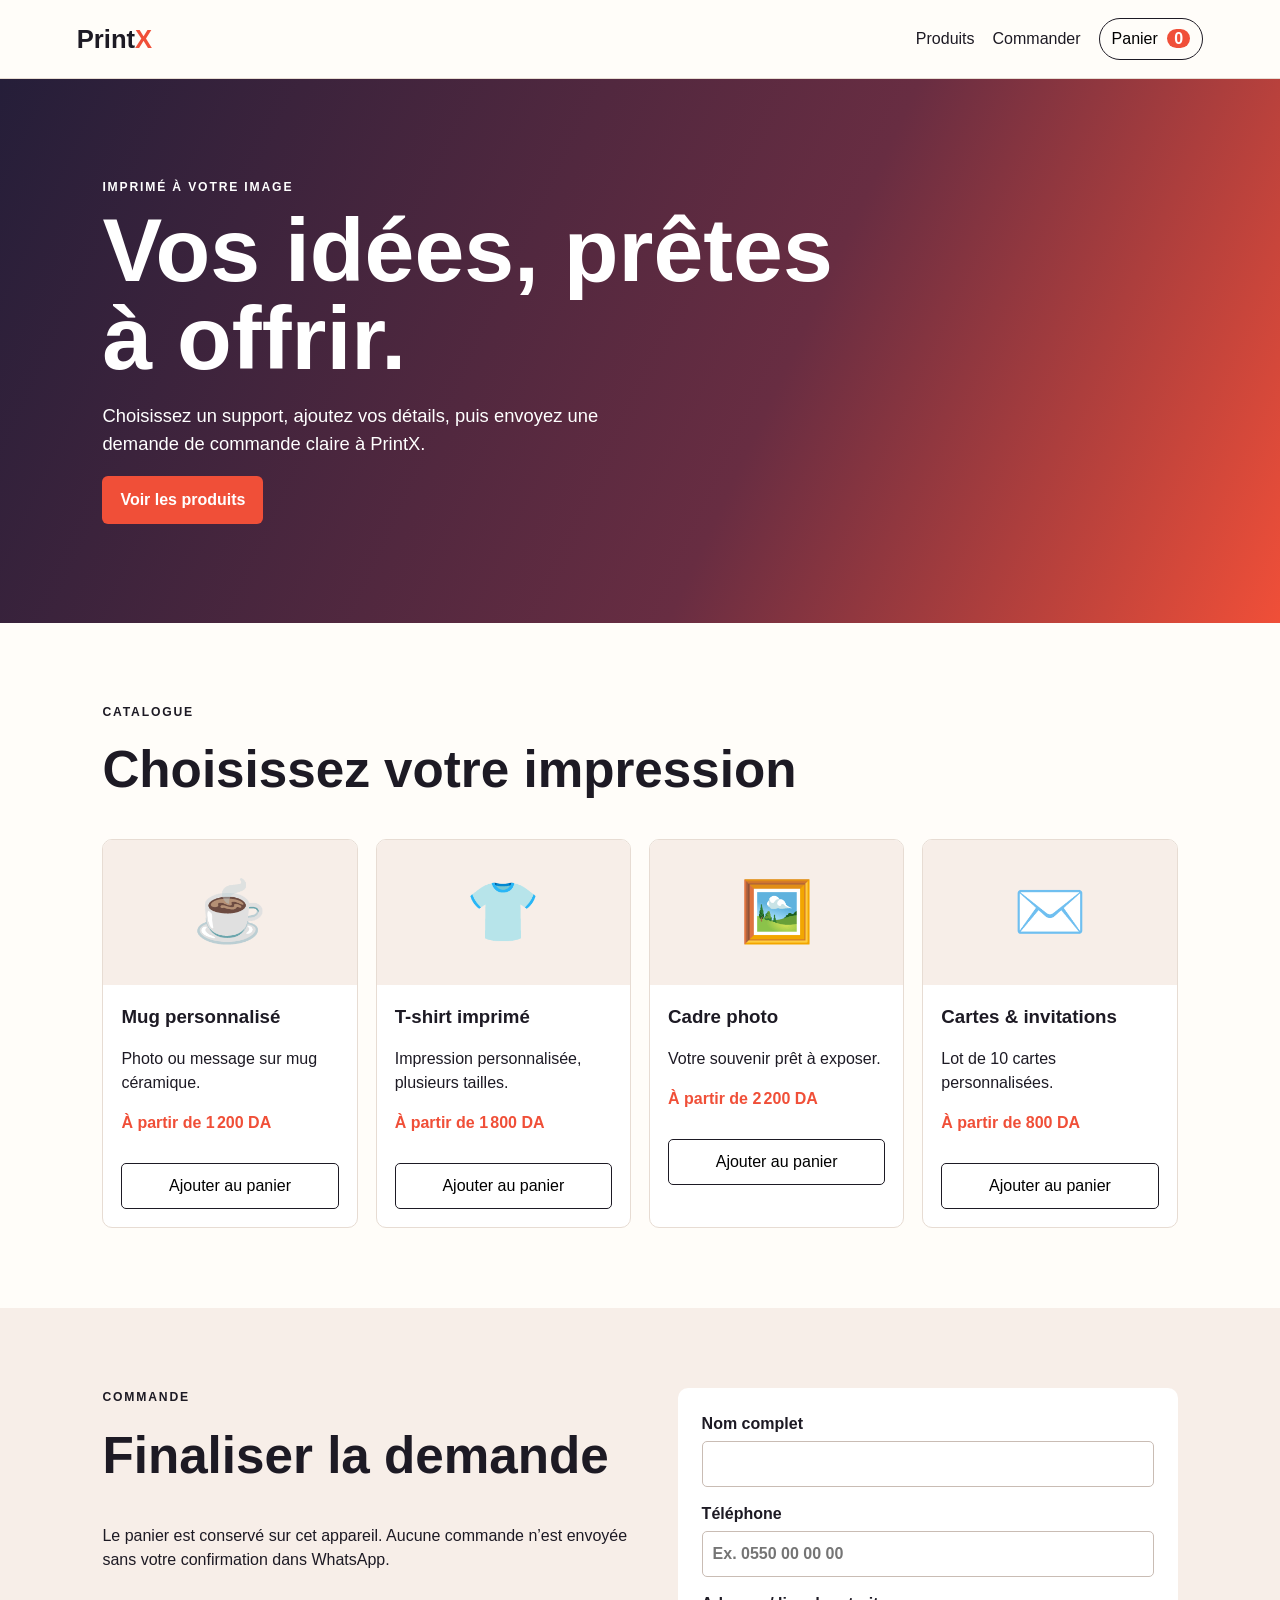
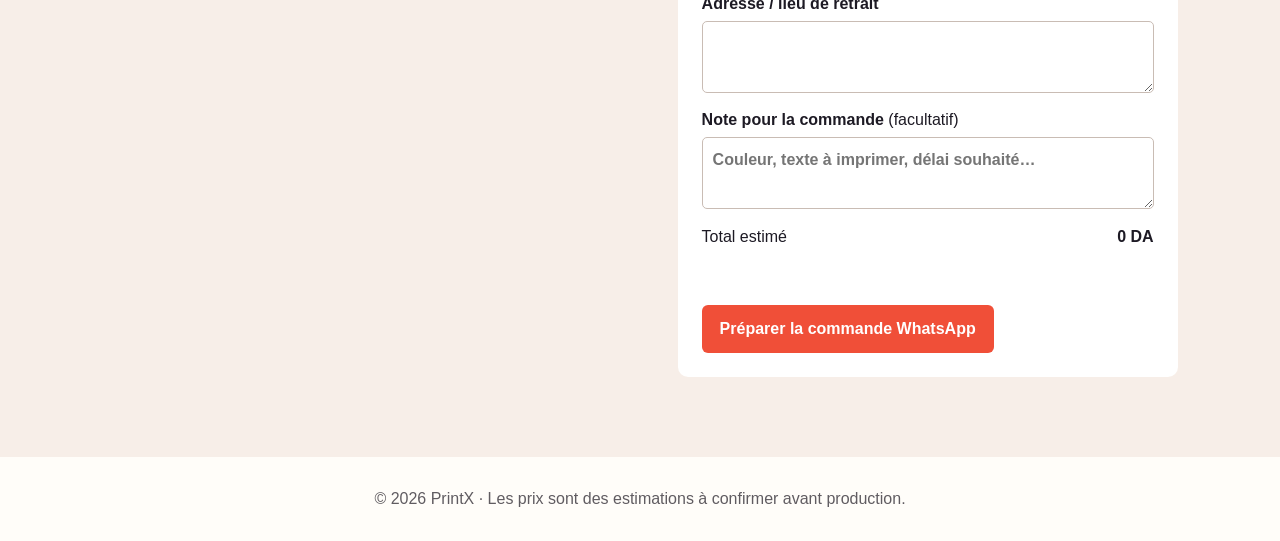
==== index.html @ ce383918 "Publish PrintX: add index.html" ====
<!doctype html>
<html lang="fr">
<head>
  <meta charset="utf-8"><meta name="viewport" content="width=device-width,initial-scale=1">
  <meta name="description" content="PrintX — impressions personnalisées.">
  <title>PrintX | Impressions personnalisées</title>
  <link rel="stylesheet" href="styles.css">
</head>
<body>
  <header class="top"><a class="brand" href="#accueil">Print<span>X</span></a><nav><a href="#produits">Produits</a><a href="#commande">Commander</a><button class="cart-button" id="openCart" type="button" aria-label="Ouvrir le panier">Panier <b id="cartCount">0</b></button></nav></header>
  <main id="accueil">
    <section class="hero"><p class="eyebrow">IMPRIMÉ À VOTRE IMAGE</p><h1>Vos idées, prêtes à offrir.</h1><p>Choisissez un support, ajoutez vos détails, puis envoyez une demande de commande claire à PrintX.</p><a class="primary" href="#produits">Voir les produits</a></section>
    <section id="produits" class="section"><div class="section-title"><p class="eyebrow">CATALOGUE</p><h2>Choisissez votre impression</h2></div><div class="products" id="productGrid"></div></section>
    <section id="commande" class="section order"><div><p class="eyebrow">COMMANDE</p><h2>Finaliser la demande</h2><p>Le panier est conservé sur cet appareil. Aucune commande n’est envoyée sans votre confirmation dans WhatsApp.</p></div>
      <form id="checkoutForm" novalidate>
        <label>Nom complet<input name="name" autocomplete="name" required maxlength="80"></label>
        <label>Téléphone<input name="phone" type="tel" autocomplete="tel" required maxlength="30" placeholder="Ex. 0550 00 00 00"></label>
        <label>Adresse / lieu de retrait<textarea name="address" required maxlength="240"></textarea></label>
        <label>Note pour la commande <span>(facultatif)</span><textarea name="note" maxlength="500" placeholder="Couleur, texte à imprimer, délai souhaité…"></textarea></label>
        <p class="total-line">Total estimé <strong id="checkoutTotal">0 DA</strong></p>
        <p class="form-message" id="formMessage" role="alert"></p>
        <button class="primary" type="submit">Préparer la commande WhatsApp</button>
      </form>
    </section>
  </main>
  <footer>© <span id="year"></span> PrintX · Les prix sont des estimations à confirmer avant production.</footer>
  <aside class="cart" id="cart" aria-label="Votre panier" aria-hidden="true"><div class="cart-head"><h2>Votre panier</h2><button id="closeCart" type="button" aria-label="Fermer">×</button></div><div id="cartItems"></div><div class="cart-foot"><p>Total estimé <strong id="cartTotal">0 DA</strong></p><a href="#commande" id="goCheckout" class="primary">Passer à la commande</a></div></aside><div class="scrim" id="scrim"></div>
  <script src="app.js"></script>
</body></html>
---- styles.css ----
:root{--ink:#1d1a24;--paper:#fffdf9;--accent:#f04f38;--soft:#f7eee8;--line:#e7dcd3}*{box-sizing:border-box}html{scroll-behavior:smooth}body{margin:0;background:var(--paper);color:var(--ink);font:16px/1.5 Arial,sans-serif}.top{display:flex;justify-content:space-between;align-items:center;padding:18px 6vw;position:sticky;top:0;background:#fffdf9ee;backdrop-filter:blur(10px);z-index:3;border-bottom:1px solid var(--line)}.brand{font-size:1.6rem;font-weight:900;text-decoration:none;color:inherit}.brand span{color:var(--accent)}nav{display:flex;gap:18px;align-items:center}nav a{color:inherit;text-decoration:none}.cart-button,button{font:inherit;cursor:pointer}.cart-button{border:1px solid var(--ink);background:transparent;padding:8px 12px;border-radius:99px}.cart-button b{background:var(--accent);color:white;border-radius:99px;padding:1px 7px;margin-left:5px}.hero{min-height:58vh;padding:11vh 8vw;background:linear-gradient(115deg,#251e39,#682d42 60%,#f04f38);color:white}.hero h1{font-size:clamp(2.8rem,7vw,6.4rem);max-width:800px;line-height:.98;margin:.3rem 0 1.2rem}.hero p:not(.eyebrow){max-width:560px;font-size:1.15rem}.eyebrow{font-size:.76rem;font-weight:bold;letter-spacing:.15em;margin:0 0 .7rem}.primary{display:inline-block;background:var(--accent);color:#fff;border:0;border-radius:6px;padding:12px 18px;text-decoration:none;font-weight:bold}.section{padding:80px 8vw}.section h2{font-size:clamp(2rem,4vw,3.3rem);margin:.1rem 0 30px}.products{display:grid;grid-template-columns:repeat(auto-fit,minmax(210px,1fr));gap:18px}.product{border:1px solid var(--line);border-radius:10px;overflow:hidden;background:#fff}.product-art{height:145px;display:grid;place-items:center;font-size:3.7rem;background:var(--soft)}.product div:not(.product-art){padding:18px}.product h3{margin:0}.price{font-weight:bold;color:var(--accent)}.product button{width:100%;margin-top:12px;border:1px solid var(--ink);background:white;padding:10px;border-radius:5px}.order{display:grid;grid-template-columns:1fr minmax(300px,500px);gap:50px;background:var(--soft)}form{background:white;padding:24px;border-radius:10px}label{display:block;font-weight:bold;margin-bottom:15px}label span{font-weight:normal}input,textarea{display:block;width:100%;border:1px solid #c9bcb4;border-radius:5px;padding:10px;margin-top:5px;font:inherit}textarea{min-height:72px;resize:vertical}.total-line{display:flex;justify-content:space-between}.form-message{min-height:1.5em;color:#a42b1c}.cart{position:fixed;right:0;top:0;height:100dvh;width:min(420px,92vw);background:#fff;z-index:5;padding:24px;transform:translateX(105%);transition:.25s;display:flex;flex-direction:column}.cart.open{transform:none}.cart-head{display:flex;justify-content:space-between;align-items:center;border-bottom:1px solid var(--line)}.cart-head button{font-size:2rem;border:0;background:none}.cart-item{padding:14px 0;border-bottom:1px solid var(--line);display:grid;grid-template-columns:1fr auto;gap:5px}.cart-item small{color:#666}.cart-item button{border:0;background:none;color:#a42b1c;text-decoration:underline}.cart-foot{margin-top:auto;border-top:1px solid var(--line);padding-top:16px}.cart-foot p{display:flex;justify-content:space-between}.scrim{position:fixed;inset:0;background:#0007;z-index:4;display:none}.scrim.show{display:block}footer{text-align:center;padding:30px;color:#605c61}@media(max-width:700px){nav a{display:none}.order{grid-template-columns:1fr;gap:25px}.section{padding:55px 6vw}.hero{padding:10vh 6vw}}
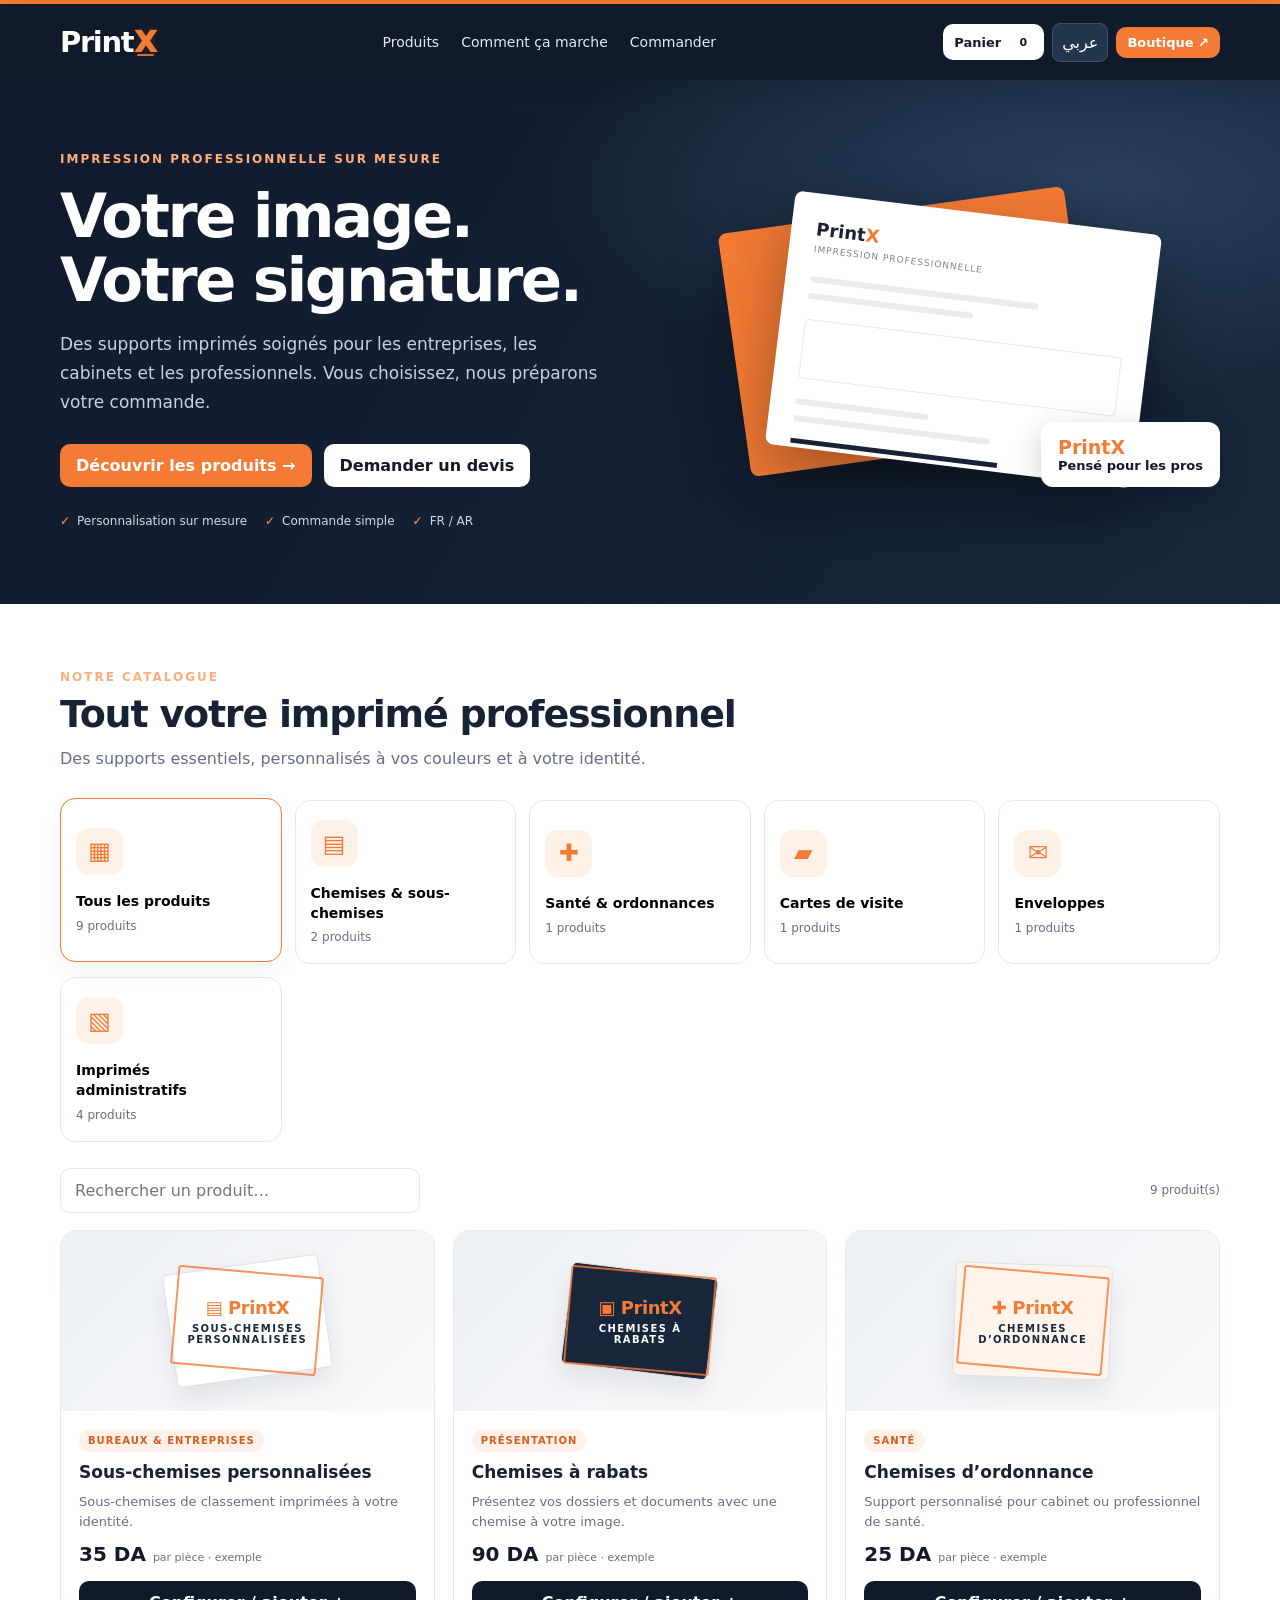
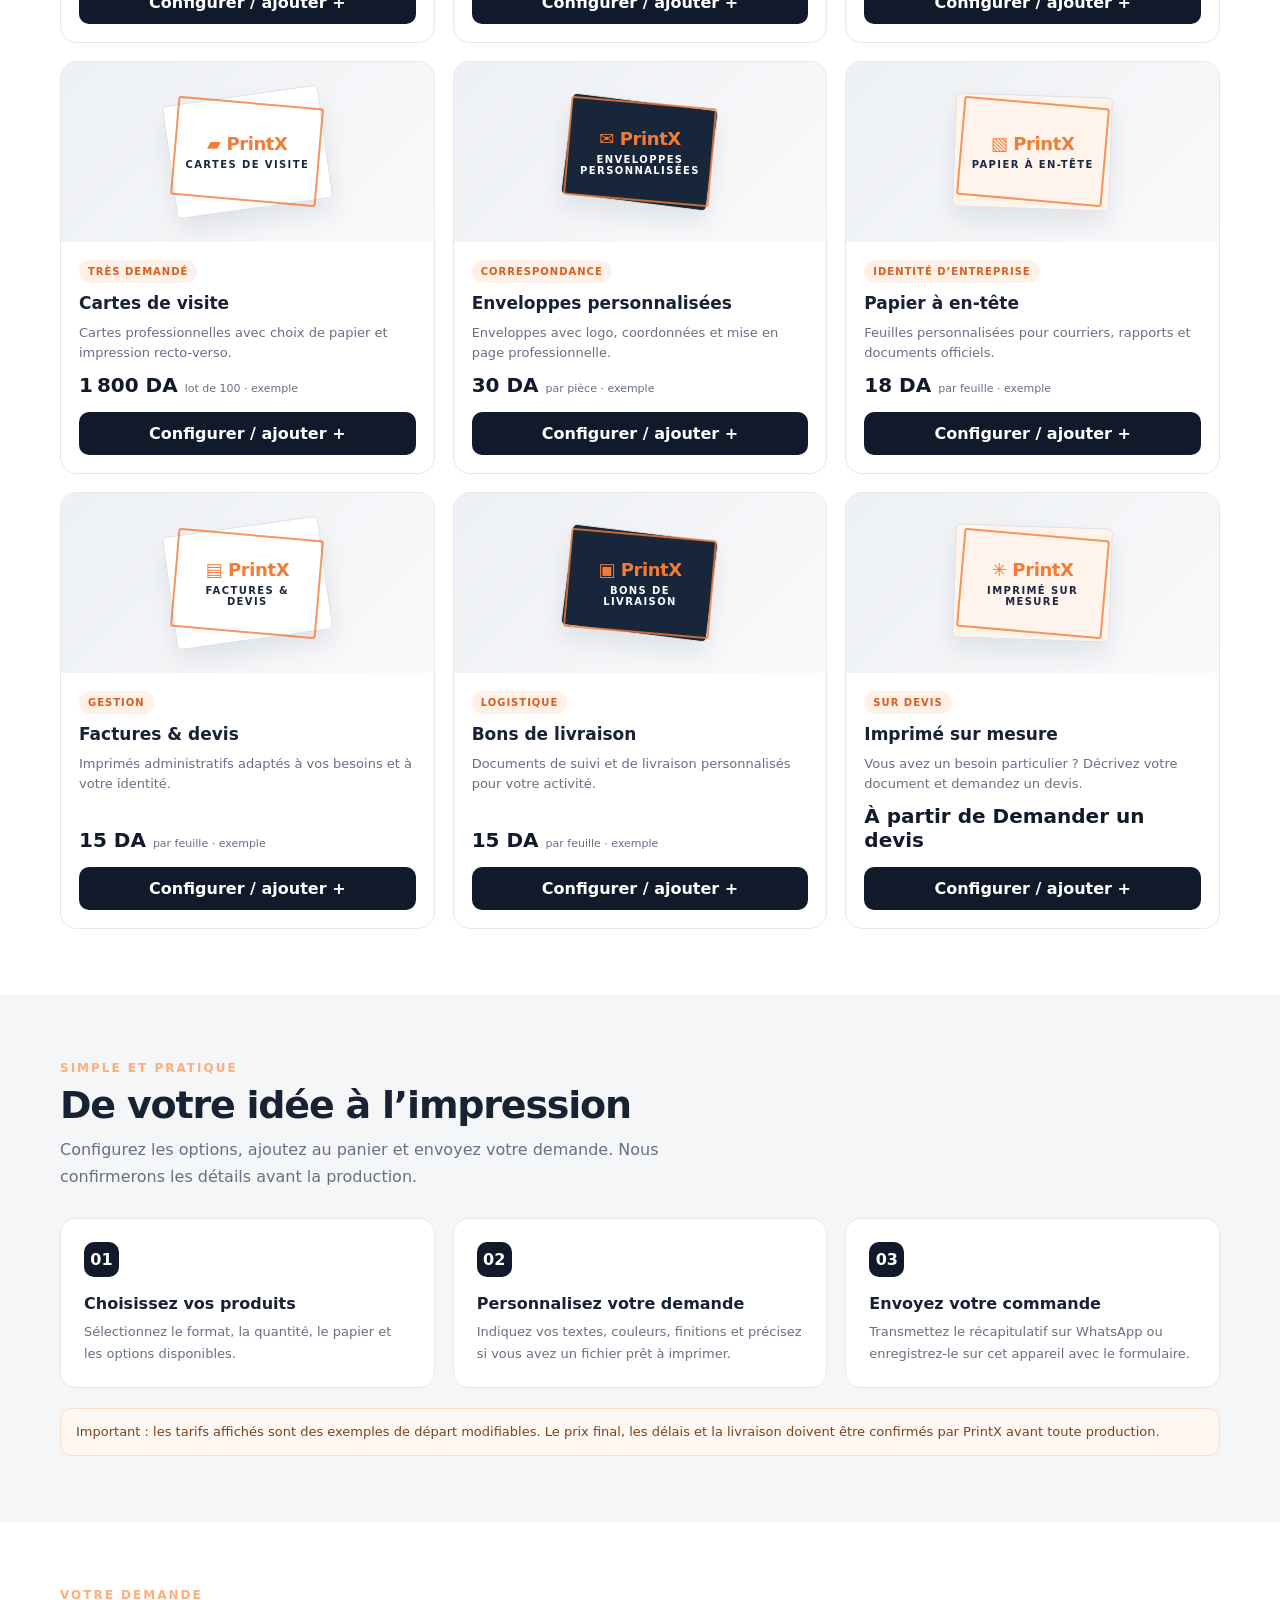
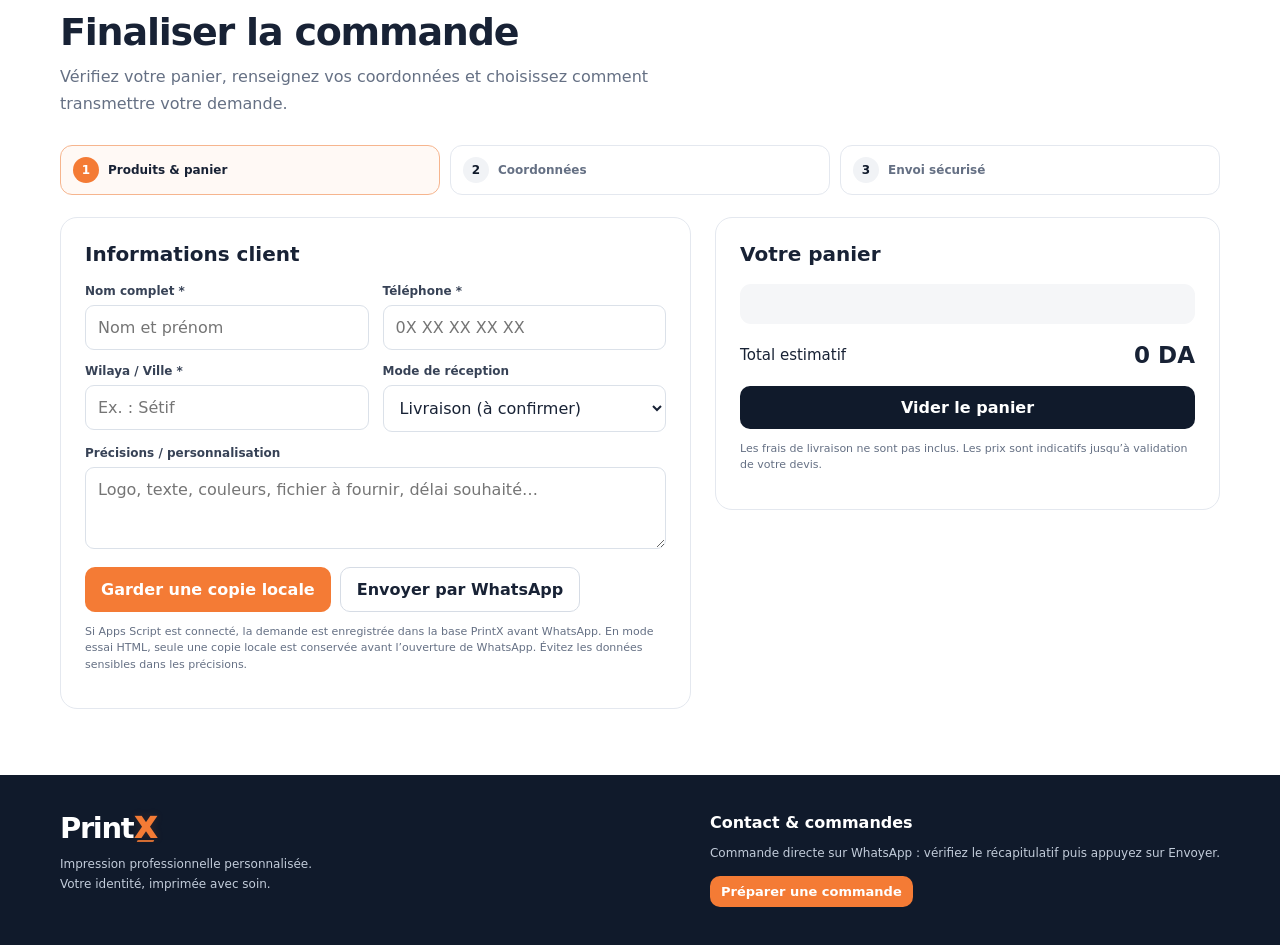
==== commit ad8d90cd: "Restore full bilingual PrintX storefront" ====
--- a/index.html
+++ b/index.html
@@ -1,29 +1,61 @@
 <!doctype html>
 <html lang="fr">
 <head>
-  <meta charset="utf-8"><meta name="viewport" content="width=device-width,initial-scale=1">
-  <meta name="description" content="PrintX — impressions personnalisées.">
-  <title>PrintX | Impressions personnalisées</title>
-  <link rel="stylesheet" href="styles.css">
-</head>
-<body>
-  <header class="top"><a class="brand" href="#accueil">Print<span>X</span></a><nav><a href="#produits">Produits</a><a href="#commande">Commander</a><button class="cart-button" id="openCart" type="button" aria-label="Ouvrir le panier">Panier <b id="cartCount">0</b></button></nav></header>
-  <main id="accueil">
-    <section class="hero"><p class="eyebrow">IMPRIMÉ À VOTRE IMAGE</p><h1>Vos idées, prêtes à offrir.</h1><p>Choisissez un support, ajoutez vos détails, puis envoyez une demande de commande claire à PrintX.</p><a class="primary" href="#produits">Voir les produits</a></section>
-    <section id="produits" class="section"><div class="section-title"><p class="eyebrow">CATALOGUE</p><h2>Choisissez votre impression</h2></div><div class="products" id="productGrid"></div></section>
-    <section id="commande" class="section order"><div><p class="eyebrow">COMMANDE</p><h2>Finaliser la demande</h2><p>Le panier est conservé sur cet appareil. Aucune commande n’est envoyée sans votre confirmation dans WhatsApp.</p></div>
-      <form id="checkoutForm" novalidate>
-        <label>Nom complet<input name="name" autocomplete="name" required maxlength="80"></label>
-        <label>Téléphone<input name="phone" type="tel" autocomplete="tel" required maxlength="30" placeholder="Ex. 0550 00 00 00"></label>
-        <label>Adresse / lieu de retrait<textarea name="address" required maxlength="240"></textarea></label>
-        <label>Note pour la commande <span>(facultatif)</span><textarea name="note" maxlength="500" placeholder="Couleur, texte à imprimer, délai souhaité…"></textarea></label>
-        <p class="total-line">Total estimé <strong id="checkoutTotal">0 DA</strong></p>
-        <p class="form-message" id="formMessage" role="alert"></p>
-        <button class="primary" type="submit">Préparer la commande WhatsApp</button>
-      </form>
-    </section>
-  </main>
-  <footer>© <span id="year"></span> PrintX · Les prix sont des estimations à confirmer avant production.</footer>
-  <aside class="cart" id="cart" aria-label="Votre panier" aria-hidden="true"><div class="cart-head"><h2>Votre panier</h2><button id="closeCart" type="button" aria-label="Fermer">×</button></div><div id="cartItems"></div><div class="cart-foot"><p>Total estimé <strong id="cartTotal">0 DA</strong></p><a href="#commande" id="goCheckout" class="primary">Passer à la commande</a></div></aside><div class="scrim" id="scrim"></div>
-  <script src="app.js"></script>
-</body></html>
+<meta charset="utf-8"><meta name="viewport" content="width=device-width,initial-scale=1"><meta name="theme-color" content="#101a2b"><meta name="description" content="PrintX — impression professionnelle personnalisée : cartes de visite, chemises, enveloppes et imprimés administratifs.">
+<title>PrintX — Impression professionnelle</title>
+<style>
+:root{--navy:#101a2b;--navy2:#192941;--orange:#f47b35;--ink:#182235;--muted:#657084;--paper:#f5f6f8;--line:#e4e8ef;--white:#fff;--green:#16845b}*{box-sizing:border-box}body{margin:0;font-family:Inter,ui-sans-serif,system-ui,-apple-system,Segoe UI,Arial,sans-serif;color:var(--ink);background:#fff}button,input,select,textarea{font:inherit}button{cursor:pointer}.topline{background:var(--orange);height:4px}.wrap{width:min(1160px,92%);margin:auto}.nav{background:var(--navy);color:#fff;position:sticky;top:0;z-index:10;box-shadow:0 5px 25px #0b14251a}.navin{min-height:76px;display:flex;align-items:center;gap:24px;justify-content:space-between}.brand{display:flex;align-items:center;gap:11px;color:#fff;text-decoration:none;font-size:27px;font-weight:850;letter-spacing:-1px}.brandmark{display:grid;place-items:center;width:40px;height:40px;border-radius:11px;background:var(--orange);font-size:21px}.brand span b{color:var(--orange)}.navlinks{display:flex;align-items:center;gap:22px}.navlinks a{color:#e5eaf2;text-decoration:none;font-size:14px}.navlinks a:hover{color:#ffb184}.actions{display:flex;gap:8px;align-items:center}.btn{border:0;border-radius:10px;padding:12px 16px;font-weight:750;display:inline-flex;align-items:center;justify-content:center;gap:8px;text-decoration:none;transition:.2s}.btn:hover{transform:translateY(-1px)}.btn-primary{background:var(--orange);color:#fff}.btn-dark{background:var(--navy);color:#fff}.btn-outline{background:transparent;border:1px solid #d6dce5;color:var(--ink)}.btn-light{background:#fff;color:var(--navy)}.btn-small{padding:8px 11px;font-size:13px}.lang{background:#23344d;border:1px solid #40516a;color:#fff;border-radius:8px;padding:9px}.hero{background:radial-gradient(ellipse at 85% 20%,#29405d 0,transparent 36%),linear-gradient(120deg,#101a2b,#17263b);color:#fff;overflow:hidden}.hero-grid{display:grid;grid-template-columns:1.08fr .92fr;align-items:center;gap:45px;padding:72px 0 76px}.eyebrow{color:#ffad7b;font-size:12px;font-weight:850;letter-spacing:2px;text-transform:uppercase}.hero h1{font-size:clamp(38px,5vw,61px);letter-spacing:-2.5px;line-height:1.05;margin:18px 0}.hero p{font-size:17px;line-height:1.7;color:#c8d1df;max-width:540px}.hero-ctas{display:flex;gap:12px;flex-wrap:wrap;margin:27px 0}.trust{display:flex;gap:18px;flex-wrap:wrap;color:#d2dbe7;font-size:12px}.trust span:before{content:'✓';color:#ff9a60;font-weight:900;margin-right:7px}.hero-art{min-height:330px;position:relative;display:grid;place-items:center}.paper{position:absolute;width:72%;height:255px;background:#fff;border-radius:8px;box-shadow:0 25px 65px #0005;transform:rotate(7deg);padding:25px;color:#182235}.paper.back{transform:rotate(-8deg);background:#f47b35;width:68%;height:245px;top:34px;left:5%}.paper .line{height:6px;border-radius:4px;background:#e8ebf0;margin:11px 0;width:85%}.paper .line.short{width:52%}.paper .tinybrand{font-weight:900;font-size:18px}.paper .tinybrand span{color:var(--orange)}.paper .mockbox{border:1px solid #e5e8ed;border-radius:4px;height:60px;margin-top:20px}.paper .mockfooter{margin-top:17px;height:5px;background:#182235;width:65%}.floating{position:absolute;bottom:18px;right:0;background:#fff;color:var(--navy);padding:14px 17px;border-radius:12px;box-shadow:0 10px 30px #0003;font-size:13px;font-weight:800}.floating strong{display:block;color:var(--orange);font-size:19px}.section{padding:66px 0}.section.alt{background:var(--paper)}.section-head{display:flex;justify-content:space-between;gap:20px;align-items:end;margin-bottom:28px}.section h2{font-size:clamp(27px,3vw,38px);letter-spacing:-1.2px;margin:8px 0 10px}.section-head p,.lead{color:var(--muted);line-height:1.65;margin:0;max-width:640px}.categories{display:grid;grid-template-columns:repeat(5,1fr);gap:13px}.cat{border:1px solid var(--line);border-radius:15px;padding:19px 15px;background:#fff;text-align:left;transition:.2s}.cat:hover,.cat.active{border-color:var(--orange);box-shadow:0 8px 24px #17263b0d;transform:translateY(-2px)}.cat-icon{width:47px;height:47px;border-radius:13px;background:#fff0e8;color:var(--orange);display:grid;place-items:center;font-size:24px;margin-bottom:17px}.cat strong{display:block;font-size:14px;line-height:1.4}.cat small{display:block;color:var(--muted);font-size:12px;margin-top:7px}.toolbar{display:flex;gap:12px;align-items:center;justify-content:space-between;margin:26px 0 17px;flex-wrap:wrap}.search{min-width:220px;flex:1;max-width:360px;border:1px solid var(--line);border-radius:10px;padding:12px 14px;background:#fff}.product-grid{display:grid;grid-template-columns:repeat(3,1fr);gap:18px}.product{border:1px solid var(--line);border-radius:17px;overflow:hidden;background:#fff;display:flex;flex-direction:column}.product-visual{height:180px;background:linear-gradient(135deg,#edf0f4,#f9fafb);display:grid;place-items:center;position:relative;overflow:hidden}.product-visual:before{content:'';position:absolute;width:155px;height:112px;background:#fff;border:1px solid #dce1e8;box-shadow:0 13px 24px #101a2b15;border-radius:5px;transform:rotate(-8deg)}.product-visual:after{content:'';position:absolute;width:142px;height:95px;border:2px solid #f47b35;opacity:.8;transform:rotate(5deg);border-radius:3px}.product-visual .visual-label{z-index:1;font-size:10px;letter-spacing:1.4px;font-weight:900;color:#192941;text-align:center;max-width:125px}.product-visual .visual-label em{display:block;color:var(--orange);font-size:18px;font-style:normal;letter-spacing:-.4px;margin-bottom:5px}.product:nth-child(3n+2) .product-visual:before{transform:rotate(7deg);width:145px;height:100px;background:#17263b}.product:nth-child(3n+2) .visual-label{color:#fff}.product:nth-child(3n) .product-visual:before{transform:rotate(2deg);background:#fff4ec}.product-info{padding:18px;display:flex;flex-direction:column;gap:10px;flex:1}.pill{font-size:10px;font-weight:850;text-transform:uppercase;letter-spacing:1px;color:#d65e1e;background:#fff0e8;border-radius:99px;padding:6px 9px;align-self:start}.product h3{margin:0;font-size:17px}.product p{margin:0;color:var(--muted);font-size:13px;line-height:1.55;min-height:40px}.price-row{display:flex;align-items:baseline;gap:7px;margin-top:auto}.price{font-size:20px;font-weight:900;color:var(--navy)}.from{font-size:11px;color:var(--muted)}.product .btn{width:100%;margin-top:5px}.notice{background:#fff8f2;border:1px solid #ffdec9;color:#784323;border-radius:12px;padding:13px 15px;font-size:13px;line-height:1.55}.steps{display:grid;grid-template-columns:repeat(3,1fr);gap:18px}.step{background:#fff;border:1px solid var(--line);border-radius:15px;padding:23px}.step-num{width:35px;height:35px;display:grid;place-items:center;background:var(--navy);color:#fff;border-radius:10px;font-weight:900}.step h3{font-size:16px;margin:17px 0 8px}.step p{color:var(--muted);font-size:13px;line-height:1.65;margin:0}.order-layout{display:grid;grid-template-columns:1fr .8fr;gap:24px;align-items:start}.panel{background:#fff;border:1px solid var(--line);border-radius:17px;padding:24px}.panel h3{margin:0 0 18px;font-size:20px}.formgrid{display:grid;grid-template-columns:1fr 1fr;gap:14px}.field{display:flex;flex-direction:column;gap:7px}.field.full{grid-column:1/-1}.field label{font-size:12px;font-weight:800;color:#374256}.field input,.field select,.field textarea{width:100%;border:1px solid #dbe1e9;border-radius:9px;padding:12px;background:#fff;color:var(--ink);min-width:0}.field textarea{min-height:82px;resize:vertical}.field input:focus,.field select:focus,.field textarea:focus{outline:2px solid #ffd0b3;border-color:var(--orange)}.cart-empty{padding:20px;background:var(--paper);border-radius:11px;color:var(--muted);font-size:13px}.cart-item{display:flex;justify-content:space-between;gap:12px;padding:13px 0;border-bottom:1px solid var(--line);font-size:13px}.cart-item small{display:block;color:var(--muted);margin-top:4px}.remove{border:0;background:none;color:#b33b36;font-size:12px}.totalrow{display:flex;justify-content:space-between;align-items:center;margin:18px 0;font-size:15px}.totalrow strong{font-size:23px}.cart-actions{display:grid;gap:9px}.cart-actions .btn{width:100%}.fineprint{font-size:11px;line-height:1.5;color:var(--muted);margin-top:12px}.admin-list{display:grid;gap:9px}.admin-order{border:1px solid var(--line);border-radius:10px;padding:12px;font-size:12px}.admin-order strong{display:block;font-size:13px}.footer{background:var(--navy);color:#fff;padding:38px 0}.footerin{display:flex;justify-content:space-between;gap:20px;align-items:center}.footer p{font-size:12px;color:#c2ccda;line-height:1.6}.toast{position:fixed;bottom:18px;left:50%;transform:translateX(-50%);background:#14233a;color:white;padding:12px 18px;border-radius:10px;box-shadow:0 10px 35px #0003;z-index:99;font-size:13px;display:none;max-width:90vw}.toast.show{display:block}.hidden{display:none!important}.rtl{direction:rtl}.rtl .navin,.rtl .section-head,.rtl .toolbar,.rtl .footerin,.rtl .cart-item,.rtl .totalrow{direction:rtl}.rtl .hero-grid{direction:rtl}.rtl .product-info,.rtl .panel,.rtl .cat{text-align:right}.rtl .product-visual .visual-label{text-align:center}.rtl .trust span:before{margin-right:0;margin-left:7px}@media(max-width:850px){.navlinks{display:none}.hero-grid{grid-template-columns:1fr;padding:53px 0}.hero-art{min-height:285px;max-width:480px;width:100%;margin:auto}.categories{grid-template-columns:repeat(2,1fr)}.product-grid{grid-template-columns:repeat(2,1fr)}.order-layout{grid-template-columns:1fr}.steps{grid-template-columns:1fr}.section{padding:49px 0}}@media(max-width:520px){.navin{min-height:66px}.brand{font-size:23px}.brandmark{width:35px;height:35px}.actions .btn{padding:9px 10px;font-size:12px}.hero h1{font-size:40px}.hero p{font-size:15px}.hero-art{min-height:245px}.paper{height:205px}.paper.back{height:198px}.floating{bottom:0}.section-head{align-items:start;flex-direction:column}.product-grid{grid-template-columns:1fr 1fr;gap:10px}.product-visual{height:135px}.product-info{padding:12px}.product h3{font-size:14px}.product p{font-size:12px;min-height:58px}.price{font-size:17px}.product .btn{font-size:12px;padding:10px 8px}.formgrid{grid-template-columns:1fr}.field.full{grid-column:auto}.panel{padding:17px}.footerin{align-items:flex-start;flex-direction:column}.cat{padding:14px 12px}.cat strong{font-size:13px}}
+
+/* PrintX refinement: compact wordmark and clearer order workflow */
+.qty-controls{display:inline-flex;align-items:center;gap:9px;margin-top:8px;border:1px solid var(--line);border-radius:8px;padding:3px 5px}.qty-controls button{width:27px;height:27px;border:0;border-radius:6px;background:#f3f5f8;color:var(--navy);font-weight:900}.qty-controls button:disabled{opacity:.35;cursor:not-allowed}.qty-controls span{min-width:18px;text-align:center;font-weight:800;font-size:12px}
+.brand{gap:0;font-size:29px;letter-spacing:-1.35px;line-height:1}.brandword{display:inline-flex;align-items:baseline;white-space:nowrap}.brand-x{color:var(--orange);font-weight:950;display:inline-block;position:relative;margin-left:1px;text-shadow:0 0 8px #f47b3526}.brand-x:after{content:"";position:absolute;left:12%;right:8%;height:2px;bottom:1px;background:var(--orange);opacity:.85;border-radius:2px;transform:skewX(-28deg)}.brand-x:before{content:"";position:absolute;z-index:2;pointer-events:none;left:-12%;top:49%;width:124%;height:2px;background:linear-gradient(90deg,transparent,#ff8b45 22%,#fff4e9 50%,#ff8b45 78%,transparent);box-shadow:0 0 5px #ff7b35,0 0 10px #ff7b35;transform:rotate(-48deg);transform-origin:center;animation:printXLaser 2.8s ease-in-out infinite;opacity:0}@keyframes printXLaser{0%,12%{opacity:0;transform:translateX(-5px) rotate(-48deg)}25%,42%{opacity:.95}58%,100%{opacity:0;transform:translateX(5px) rotate(-48deg)}}@media(prefers-reduced-motion:reduce){.brand-x:before{animation:none;opacity:.35}}
+.product.unavailable{opacity:.78}.product.unavailable .product-visual:after{border-color:#a7afbb}.unavailable-badge{background:#eef0f3;color:#596273}.product .btn:disabled{background:#e7e9ed;color:#667085;cursor:not-allowed;transform:none}
+.order-progress{display:grid;grid-template-columns:repeat(3,1fr);gap:10px;margin:0 0 22px}.progress-step{display:flex;align-items:center;gap:9px;border:1px solid var(--line);border-radius:12px;padding:11px 12px;background:#fff;color:var(--muted);font-size:12px;font-weight:700}.progress-step b{width:26px;height:26px;flex:0 0 26px;display:grid;place-items:center;border-radius:50%;background:#f1f3f6;color:var(--navy)}.progress-step.active{border-color:#f6b58e;background:#fff9f5;color:var(--ink)}.progress-step.active b{background:var(--orange);color:#fff}.status-note{font-size:12px;color:var(--muted);line-height:1.55;margin:10px 0 0}.cart-item{align-items:flex-start}.cart-item>div{min-width:0;overflow-wrap:anywhere}.cart-item .remove{flex:0 0 auto;padding:5px}.cart-count{font-variant-numeric:tabular-nums}.cart-shortcut{position:relative}.cart-shortcut .cart-count{display:inline-grid;place-items:center;min-width:20px;height:20px;padding:0 5px;border-radius:99px;background:#fff;color:var(--navy);font-size:11px;margin-left:4px}.qty-controls{display:flex;align-items:center;gap:9px;margin-top:8px}.qty-controls button{width:30px;height:30px;border:1px solid #d7dde6;background:#fff;border-radius:8px;font-weight:900;color:var(--navy)}.qty-controls button:disabled{opacity:.35;cursor:not-allowed}.cart-shortcut:focus-visible{outline:3px solid #ffb184;outline-offset:3px}.order-feedback{border-radius:10px;padding:11px 13px;font-size:13px;line-height:1.5;margin-top:12px;background:#f5f7fa;border:1px solid var(--line);color:var(--ink)}.order-feedback.error{background:#fff3f1;border-color:#f4c4bd;color:#9d3027}.order-feedback.success{background:#effaf4;border-color:#bce7ce;color:#17653d}
+@media(max-width:600px){.brand{font-size:25px}.order-progress{gap:6px}.progress-step{padding:8px 6px;gap:6px;font-size:10px;align-items:flex-start}.progress-step b{width:22px;height:22px;flex-basis:22px}}
+</style></head>
+<body><div class="topline"></div><header class="nav"><div class="wrap navin"><a class="brand" href="#home"><span class="brandword">Print<span class="brand-x">X</span></span></a><nav class="navlinks"><a href="#catalog" data-i="navProducts">Produits</a><a href="#how" data-i="navHow">Comment ça marche</a><a href="#order" data-i="navOrder">Commander</a></nav><div class="actions"><a class="btn btn-light btn-small cart-shortcut" href="#order" aria-label="Voir le panier">Panier <span id="headerCartCount" class="cart-count">0</span></a><button class="lang" id="langBtn" aria-label="Change language">عربي</button><a class="btn btn-primary btn-small" href="#catalog" data-i="navShop">Boutique ↗</a></div></div></header>
+<main id="home"><section class="hero"><div class="wrap hero-grid"><div><div class="eyebrow" data-i="eyebrow">Impression professionnelle sur mesure</div><h1 data-i="heroTitle">Votre image.<br>Votre signature.</h1><p data-i="heroText">Des supports imprimés soignés pour les entreprises, les cabinets et les professionnels. Vous choisissez, nous préparons votre commande.</p><div class="hero-ctas"><a class="btn btn-primary" href="#catalog" data-i="heroCta">Découvrir les produits →</a><a class="btn btn-light" href="#order" data-i="quoteCta">Demander un devis</a></div><div class="trust"><span data-i="trust1">Personnalisation sur mesure</span><span data-i="trust2">Commande simple</span><span data-i="trust3">FR / AR</span></div></div><div class="hero-art" aria-label="Maquette de papeterie PrintX"><div class="paper back"></div><div class="paper"><div class="tinybrand">Print<span>X</span></div><div style="font-size:9px;color:#7b8492;margin-top:5px;letter-spacing:1px">IMPRESSION PROFESSIONNELLE</div><div class="line" style="margin-top:22px;width:72%"></div><div class="line short"></div><div class="mockbox"></div><div class="line" style="margin-top:20px;width:42%"></div><div class="line short" style="width:62%"></div><div class="mockfooter"></div></div><div class="floating"><strong>PrintX</strong><span data-i="floatingText">Pensé pour les pros</span></div></div></div></section>
+<section class="section"><div class="wrap"><div class="section-head"><div><div class="eyebrow" data-i="catEyebrow">Notre catalogue</div><h2 data-i="catTitle">Tout votre imprimé professionnel</h2><p data-i="catText">Des supports essentiels, personnalisés à vos couleurs et à votre identité.</p></div></div><div class="categories" id="categories"></div><div class="toolbar"><input class="search" id="search" type="search" placeholder="Rechercher un produit…" data-i-placeholder="search"><span id="productCount" style="font-size:12px;color:var(--muted)"></span></div><div class="product-grid" id="products"></div></div></section>
+<section class="section alt" id="how"><div class="wrap"><div class="section-head"><div><div class="eyebrow" data-i="stepsEyebrow">Simple et pratique</div><h2 data-i="stepsTitle">De votre idée à l'impression</h2><p data-i="stepsText">Configurez les options, ajoutez au panier et envoyez votre demande. Nous confirmerons les détails avant la production.</p></div></div><div class="steps"><article class="step"><div class="step-num">01</div><h3 data-i="step1Title">Choisissez vos produits</h3><p data-i="step1Text">Sélectionnez le format, la quantité, le papier et les options disponibles.</p></article><article class="step"><div class="step-num">02</div><h3 data-i="step2Title">Personnalisez votre demande</h3><p data-i="step2Text">Indiquez vos textes, couleurs, finitions et précisez si vous avez un fichier prêt à imprimer.</p></article><article class="step"><div class="step-num">03</div><h3 data-i="step3Title">Envoyez votre commande</h3><p data-i="step3Text">Transmettez le récapitulatif sur WhatsApp ou enregistrez-le sur cet appareil avec le formulaire.</p></article></div><div class="notice" style="margin-top:20px" data-i="pricingNotice">Important : les tarifs affichés sont des exemples de départ modifiables. Le prix final, les délais et la livraison doivent être confirmés par PrintX avant toute production.</div></div></section>
+<section class="section" id="order"><div class="wrap"><div class="section-head"><div><div class="eyebrow" data-i="orderEyebrow">Votre demande</div><h2 data-i="orderTitle">Finaliser la commande</h2><p data-i="orderText">Vérifiez votre panier, renseignez vos coordonnées et choisissez comment transmettre votre demande.</p></div></div><div class="order-progress" aria-label="Étapes de commande"><div class="progress-step active" id="progressProducts"><b>1</b><span data-i="progressProducts">Produits & panier</span></div><div class="progress-step" id="progressDetails"><b>2</b><span data-i="progressDetails">Coordonnées</span></div><div class="progress-step" id="progressSend"><b>3</b><span data-i="progressSend">Envoi sécurisé</span></div></div><div class="order-layout"><div class="panel"><h3 data-i="customerTitle">Informations client</h3><form id="orderForm"><div aria-hidden="true" style="position:absolute;left:-10000px;top:auto;width:1px;height:1px;overflow:hidden"><label for="companyWebsite">Ne pas remplir</label><input id="companyWebsite" name="companyWebsite" tabindex="-1" autocomplete="off"></div><div class="formgrid"><div class="field"><label for="customerName" data-i="nameLabel">Nom complet *</label><input id="customerName" required autocomplete="name" placeholder="Nom et prénom"></div><div class="field"><label for="customerPhone" data-i="phoneLabel">Téléphone *</label><input id="customerPhone" required type="tel" autocomplete="tel" placeholder="0X XX XX XX XX"></div><div class="field"><label for="customerCity" data-i="cityLabel">Wilaya / Ville *</label><input id="customerCity" required placeholder="Ex. : Sétif"></div><div class="field"><label for="customerDelivery" data-i="deliveryLabel">Mode de réception</label><select id="customerDelivery"><option value="delivery" data-i="deliveryHome">Livraison (à confirmer)</option><option value="pickup" data-i="deliveryPickup">Retrait (à confirmer)</option></select></div><div class="field full"><label for="customerNotes" data-i="notesLabel">Précisions / personnalisation</label><textarea id="customerNotes" placeholder="Logo, texte, couleurs, fichier à fournir, délai souhaité…"></textarea></div></div><div style="display:flex;gap:9px;flex-wrap:wrap;margin-top:18px"><button class="btn btn-primary" type="submit" data-i="saveOrder">Enregistrer la commande</button><button class="btn btn-outline" type="button" id="whatsappBtn" data-i="sendWhatsapp">Envoyer par WhatsApp</button></div><div id="orderFeedback" class="order-feedback" role="status" aria-live="polite" hidden></div><p class="fineprint" data-i="privacyNote">Mode essai HTML : les copies locales restent sur cet appareil. La base Google Sheets nécessite le déploiement Apps Script. Évitez les données sensibles dans les précisions.</p></form></div><aside class="panel"><h3 data-i="cartTitle">Votre panier <span id="cartBadge">(0)</span></h3><div id="cartItems" class="cart-empty"></div><div class="totalrow"><span data-i="estimatedTotal">Total estimatif</span><strong id="cartTotal">0 DA</strong></div><div class="cart-actions"><button class="btn btn-dark" id="clearCart" type="button" data-i="clearCart">Vider le panier</button></div><p class="fineprint" data-i="cartFine">Les frais de livraison ne sont pas inclus. Les prix sont indicatifs jusqu'à validation de votre devis.</p><div id="savedOrdersBox" class="hidden" style="margin-top:22px"><h3 data-i="savedTitle">Commandes enregistrées sur cet appareil</h3><div id="savedOrders" class="admin-list"></div><button class="btn btn-outline btn-small" type="button" id="exportOrders" style="margin-top:10px" data-i="exportOrders">Exporter les commandes (JSON)</button></div></aside></div></div></section></main>
+<footer class="footer"><div class="wrap footerin"><div><a class="brand" href="#home"><span class="brandword">Print<span class="brand-x">X</span></span></a><p data-i="footerText">Impression professionnelle personnalisée.<br>Votre identité, imprimée avec soin.</p></div><div><strong data-i="footerContact">Contact & commandes</strong><p data-i="footerHint">Configurez le numéro WhatsApp dans le fichier index.html avant la mise en ligne.</p><a href="#order" class="btn btn-primary btn-small" data-i="footerCta">Préparer une commande</a></div></div></footer><div class="toast" id="toast" role="status" aria-live="polite"></div>
+<script>
+const CONFIG={whatsappNumber:"213670478049",currency:"DA"}; // Numéro WhatsApp international sans +
+const PRODUCTS=[
+{id:'folders',cat:'folders',icon:'▤',name:{fr:'Sous-chemises personnalisées',ar:'أغلفة ملفات مخصصة'},desc:{fr:'Sous-chemises de classement imprimées à votre identité.',ar:'أغلفة لتنظيم الملفات مطبوعة بهويتكم.'},price:35,unit:{fr:'par pièce · exemple',ar:'للقطعة · سعر تجريبي'},badge:{fr:'Bureaux & entreprises',ar:'مكاتب وشركات'},options:['A4','Couleur recto','Papier standard']},
+{id:'presentation',cat:'folders',icon:'▣',name:{fr:'Chemises à rabats',ar:'حافظات ملفات بألسنة'},desc:{fr:'Présentez vos dossiers et documents avec une chemise à votre image.',ar:'قدموا ملفاتكم ووثائقكم بحافظة تحمل هويتكم.'},price:90,unit:{fr:'par pièce · exemple',ar:'للقطعة · سعر تجريبي'},badge:{fr:'Présentation',ar:'عرض احترافي'},options:['A4','2 rabats','Impression couleur']},
+{id:'prescription',cat:'medical',icon:'✚',name:{fr:'Chemises d’ordonnance',ar:'أغلفة وصفات طبية'},desc:{fr:'Support personnalisé pour cabinet ou professionnel de santé.',ar:'مطبوعات مخصصة للعيادات ومهنيي الصحة.'},price:25,unit:{fr:'par pièce · exemple',ar:'للقطعة · سعر تجريبي'},badge:{fr:'Santé',ar:'الصحة'},options:['Format à confirmer','Personnalisation','Papier standard']},
+{id:'cards',cat:'cards',icon:'▰',name:{fr:'Cartes de visite',ar:'بطاقات زيارة'},desc:{fr:'Cartes professionnelles avec choix de papier et impression recto-verso.',ar:'بطاقات مهنية مع اختيار الورق والطباعة على الوجهين.'},price:1800,unit:{fr:'lot de 100 · exemple',ar:'حزمة 100 · سعر تجريبي'},badge:{fr:'Très demandé',ar:'مطلوبة بكثرة'},options:['Format standard','350 g (à confirmer)','Recto-verso']},
+{id:'envelopes',cat:'envelopes',icon:'✉',name:{fr:'Enveloppes personnalisées',ar:'أظرفة مخصصة'},desc:{fr:'Enveloppes avec logo, coordonnées et mise en page professionnelle.',ar:'أظرفة تحمل الشعار وبيانات الاتصال.'},price:30,unit:{fr:'par pièce · exemple',ar:'للقطعة · سعر تجريبي'},badge:{fr:'Correspondance',ar:'مراسلات'},options:['Format à choisir','Impression logo','Papier standard']},
+{id:'letterhead',cat:'admin',icon:'▧',name:{fr:'Papier à en-tête',ar:'ورق مراسلات رسمي'},desc:{fr:'Feuilles personnalisées pour courriers, rapports et documents officiels.',ar:'أوراق مخصصة للمراسلات والتقارير.'},price:18,unit:{fr:'par feuille · exemple',ar:'للورقة · سعر تجريبي'},badge:{fr:'Identité d’entreprise',ar:'هوية المؤسسة'},options:['A4','Impression couleur','Papier à confirmer']},
+{id:'invoice',cat:'admin',icon:'▤',name:{fr:'Factures & devis',ar:'فواتير وعروض أسعار'},desc:{fr:'Imprimés administratifs adaptés à vos besoins et à votre identité.',ar:'مطبوعات إدارية تناسب احتياجاتكم وهويتكم.'},price:15,unit:{fr:'par feuille · exemple',ar:'للورقة · سعر تجريبي'},badge:{fr:'Gestion',ar:'التسيير'},options:['Format à confirmer','Personnalisation','Quantité au choix']},
+{id:'delivery',cat:'admin',icon:'▣',name:{fr:'Bons de livraison',ar:'سندات التسليم'},desc:{fr:'Documents de suivi et de livraison personnalisés pour votre activité.',ar:'وثائق متابعة وتسليم مخصصة لنشاطكم.'},price:15,unit:{fr:'par feuille · exemple',ar:'للورقة · سعر تجريبي'},badge:{fr:'Logistique',ar:'اللوجستيك'},options:['Format à confirmer','Numérotation à confirmer','Personnalisation']},
+{id:'custom',cat:'admin',icon:'✳',name:{fr:'Imprimé sur mesure',ar:'مطبوعات حسب الطلب'},desc:{fr:'Vous avez un besoin particulier ? Décrivez votre document et demandez un devis.',ar:'لديكم طلب خاص؟ صفوا الوثيقة واطلبوا عرض سعر.'},price:0,unit:{fr:'sur devis',ar:'حسب عرض السعر'},badge:{fr:'Sur devis',ar:'حسب الطلب'},options:['Format libre','Quantité à définir','Devis nécessaire']}
+];
+const I18N={fr:{navProducts:'Produits',navHow:'Comment ça marche',navOrder:'Commander',navShop:'Boutique ↗',eyebrow:'Impression professionnelle sur mesure',heroTitle:'Votre image.<br>Votre signature.',heroText:'Des supports imprimés soignés pour les entreprises, les cabinets et les professionnels. Vous choisissez, nous préparons votre commande.',heroCta:'Découvrir les produits →',quoteCta:'Demander un devis',trust1:'Personnalisation sur mesure',trust2:'Commande simple',trust3:'FR / AR',floatingText:'Pensé pour les pros',catEyebrow:'Notre catalogue',catTitle:'Tout votre imprimé professionnel',catText:'Des supports essentiels, personnalisés à vos couleurs et à votre identité.',search:'Rechercher un produit…',stepsEyebrow:'Simple et pratique',stepsTitle:'De votre idée à l’impression',stepsText:'Configurez les options, ajoutez au panier et envoyez votre demande. Nous confirmerons les détails avant la production.',step1Title:'Choisissez vos produits',step1Text:'Sélectionnez le format, la quantité, le papier et les options disponibles.',step2Title:'Personnalisez votre demande',step2Text:'Indiquez vos textes, couleurs, finitions et précisez si vous avez un fichier prêt à imprimer.',step3Title:'Envoyez votre commande',step3Text:'Transmettez le récapitulatif sur WhatsApp ou enregistrez-le sur cet appareil avec le formulaire.',pricingNotice:'Important : les tarifs affichés sont des exemples de départ modifiables. Le prix final, les délais et la livraison doivent être confirmés par PrintX avant toute production.',orderEyebrow:'Votre demande',orderTitle:'Finaliser la commande',orderText:'Vérifiez votre panier, renseignez vos coordonnées et choisissez comment transmettre votre demande.',customerTitle:'Informations client',progressProducts:'Produits & panier',progressDetails:'Coordonnées',progressSend:'Envoi sécurisé',nameLabel:'Nom complet *',phoneLabel:'Téléphone *',cityLabel:'Wilaya / Ville *',deliveryLabel:'Mode de réception',deliveryHome:'Livraison (à confirmer)',deliveryPickup:'Retrait (à confirmer)',notesLabel:'Précisions / personnalisation',saveOrder:'Garder une copie locale',sendWhatsapp:'Envoyer par WhatsApp',privacyNote:'Si Apps Script est connecté, la demande est enregistrée dans la base PrintX avant WhatsApp. En mode essai HTML, seule une copie locale est conservée avant l’ouverture de WhatsApp. Évitez les données sensibles dans les précisions.',cartTitle:'Votre panier',estimatedTotal:'Total estimatif',clearCart:'Vider le panier',cartFine:'Les frais de livraison ne sont pas inclus. Les prix sont indicatifs jusqu’à validation de votre devis.',savedTitle:'Copies locales sur cet appareil',exportOrders:'Exporter les commandes (JSON)',footerText:'Impression professionnelle personnalisée.<br>Votre identité, imprimée avec soin.',footerContact:'Contact & commandes',footerHint:'Commande directe sur WhatsApp : vérifiez le récapitulatif puis appuyez sur Envoyer.',footerCta:'Préparer une commande',all:'Tous les produits',unavailable:'Indisponible',folders:'Chemises & sous-chemises',medical:'Santé & ordonnances',cards:'Cartes de visite',envelopes:'Enveloppes',admin:'Imprimés administratifs',add:'Configurer / ajouter',from:'À partir de',emptyCart:'Votre panier est vide. Ajoutez un produit pour commencer.',qty:'Quantité',format:'Format',options:'Options',design:'Fichier / personnalisation',designPlaceholder:'Ex. : logo à fournir, couleurs bleu et orange…',added:'Produit ajouté au panier.',removed:'Produit retiré.',cleared:'Panier vidé.',saved:'Copie locale enregistrée sur cet appareil — commande non envoyée.',needCart:'Ajoutez au moins un produit avant de continuer.',needWhatsApp:'WhatsApp n’est pas configuré. Enregistrez une copie locale de votre demande.',waOpened:'Votre récapitulatif WhatsApp est prêt.',orderNo:'Commande',customer:'Client',phone:'Téléphone',city:'Ville',delivery:'Réception',notes:'Précisions',items:'Articles',total:'Total estimatif',priceWarning:'Prix indicatifs — à confirmer avant production.',remove:'Retirer',openConfig:'Configurer le produit',saveConfig:'Ajouter au panier',cancel:'Annuler',close:'Fermer',example:'Prix exemple',notConfigured:'À configurer',noOrders:'Aucune commande enregistrée sur cet appareil.',exported:'Fichier de commandes préparé.'},ar:{navProducts:'المنتجات',navHow:'كيف نعمل',navOrder:'اطلب الآن',navShop:'المتجر ↗',eyebrow:'طباعة احترافية حسب الطلب',heroTitle:'صورتكم.<br>بصمتكم.',heroText:'مطبوعات احترافية للمؤسسات والعيادات وأصحاب المهن. اختاروا المنتج وسنجهز طلبكم.',heroCta:'اكتشفوا المنتجات ←',quoteCta:'اطلبوا عرض سعر',trust1:'تخصيص حسب الطلب',trust2:'طلب سهل',trust3:'العربية / الفرنسية',floatingText:'مصمم للمحترفين',catEyebrow:'كتالوجنا',catTitle:'كل مطبوعاتكم المهنية',catText:'مطبوعات أساسية مخصصة بألوانكم وهويتكم.',search:'ابحث عن منتج…',stepsEyebrow:'بسيط وعملي',stepsTitle:'من الفكرة إلى الطباعة',stepsText:'اختاروا الخيارات وأضيفوا المنتجات إلى السلة ثم أرسلوا الطلب. سنؤكد التفاصيل قبل الإنتاج.',step1Title:'اختاروا المنتجات',step1Text:'حددوا المقاس والكمية والورق والخيارات المتاحة.',step2Title:'خصصوا طلبكم',step2Text:'حددوا النصوص والألوان والتشطيبات، وأخبرونا إن كان لديكم ملف جاهز للطباعة.',step3Title:'أرسلوا الطلب',step3Text:'أرسلوا ملخص الطلب عبر واتساب أو احفظوه على هذا الجهاز باستخدام النموذج.',pricingNotice:'مهم: الأسعار المعروضة أمثلة أولية قابلة للتعديل. يجب تأكيد السعر النهائي والمدة والتوصيل من PrintX قبل الإنتاج.',orderEyebrow:'طلبكم',orderTitle:'إتمام الطلب',orderText:'راجعوا السلة وأدخلوا بيانات الاتصال واختاروا طريقة إرسال الطلب.',customerTitle:'معلومات العميل',progressProducts:'المنتجات والسلة',progressDetails:'بيانات الاتصال',progressSend:'إرسال آمن',nameLabel:'الاسم الكامل *',phoneLabel:'الهاتف *',cityLabel:'الولاية / المدينة *',deliveryLabel:'طريقة الاستلام',deliveryHome:'توصيل (يؤكد لاحقاً)',deliveryPickup:'استلام (يؤكد لاحقاً)',notesLabel:'تفاصيل / تخصيص',saveOrder:'الاحتفاظ بنسخة محلية',sendWhatsapp:'إرسال عبر واتساب',privacyNote:'زر الطلب يحفظ الطلب أولاً في قاعدة PrintX ثم يفتح واتساب. خيار حفظ نسخة محلية يحتفظ بنسخة على هذا الجهاز فقط. لا تكتبوا بيانات حساسة في خانة التفاصيل.',cartTitle:'سلة المشتريات',estimatedTotal:'المجموع التقديري',clearCart:'إفراغ السلة',cartFine:'لا تشمل الأسعار التوصيل. الأسعار تقديرية إلى حين تأكيد عرض السعر.',savedTitle:'نسخ محلية على هذا الجهاز',exportOrders:'تصدير الطلبات (JSON)',footerText:'طباعة احترافية حسب الطلب.<br>هويتكم، مطبوعة بعناية.',footerContact:'التواصل والطلبات',footerHint:'أرسلوا طلبكم مباشرة عبر واتساب بعد مراجعة الملخص.',footerCta:'إعداد طلب',all:'كل المنتجات',unavailable:'غير متوفر',folders:'حافظات وأغلفة الملفات',medical:'الصحة والوصفات',cards:'بطاقات الزيارة',envelopes:'الأظرفة',admin:'مطبوعات إدارية',add:'تخصيص / إضافة',from:'ابتداءً من',emptyCart:'السلة فارغة. أضيفوا منتجاً للبدء.',qty:'الكمية',format:'المقاس',options:'الخيارات',design:'الملف / التخصيص',designPlaceholder:'مثال: الشعار سنرسله لاحقاً، الألوان أزرق وبرتقالي…',added:'تمت إضافة المنتج إلى السلة.',removed:'تم حذف المنتج.',cleared:'تم إفراغ السلة.',saved:'تم حفظ نسخة محلية فقط — لم يتم إرسال الطلب.',needCart:'أضيفوا منتجاً واحداً على الأقل للمتابعة.',needWhatsApp:'لم تتم إضافة رقم واتساب بعد. يمكن حفظ الطلب وتصديره.',waOpened:'ملخص الطلب جاهز في واتساب.',orderNo:'الطلب',customer:'العميل',phone:'الهاتف',city:'المدينة',delivery:'الاستلام',notes:'التفاصيل',items:'المنتجات',total:'المجموع التقديري',priceWarning:'أسعار تقديرية — يجب التأكيد قبل الإنتاج.',remove:'حذف',openConfig:'تخصيص المنتج',saveConfig:'إضافة إلى السلة',cancel:'إلغاء',close:'إغلاق',example:'سعر تجريبي',notConfigured:'بحاجة إلى إعداد',noOrders:'لا توجد طلبات محفوظة على هذا الجهاز.',exported:'تم تجهيز ملف الطلبات.'}};
+const CATS=[{id:'all',icon:'▦'},{id:'folders',icon:'▤'},{id:'medical',icon:'✚'},{id:'cards',icon:'▰'},{id:'envelopes',icon:'✉'},{id:'admin',icon:'▧'}];let lang='fr',activeCat='all',cart=[],currentProduct=null,orders=[];const $=s=>document.querySelector(s);const money=n=>new Intl.NumberFormat(lang==='fr'?'fr-DZ':'ar-DZ',{maximumFractionDigits:0}).format(n)+' DA';const t=k=>I18N[lang][k]||k;const ptext=(obj)=>obj[lang]||obj.fr;function showToast(msg){const el=$('#toast');el.textContent=msg;el.classList.add('show');setTimeout(()=>el.classList.remove('show'),2800)}function escapeHTML(s){return String(s??'').replace(/[&<>"']/g,c=>({'&':'&amp;','<':'&lt;','>':'&gt;','"':'&quot;',"'":'&#39;'}[c]))}
+function renderCategories(){ $('#categories').innerHTML=CATS.map(c=>`<button class="cat ${activeCat===c.id?'active':''}" data-cat="${c.id}"><div class="cat-icon">${c.icon}</div><strong>${t(c.id)}</strong><small>${c.id==='all'?PRODUCTS.length+' '+(lang==='fr'?'produits':'منتجات'):PRODUCTS.filter(p=>p.cat===c.id).length+' '+(lang==='fr'?'produits':'منتجات')}</small></button>`).join('');$('#categories').querySelectorAll('[data-cat]').forEach(b=>b.onclick=()=>{activeCat=b.dataset.cat;renderCategories();renderProducts()})}
+function renderProducts(){const q=$('#search').value.trim().toLocaleLowerCase(lang==='fr'?'fr':'ar');const list=PRODUCTS.filter(p=>(activeCat==='all'||p.cat===activeCat)&&(ptext(p.name)+' '+ptext(p.desc)).toLocaleLowerCase().includes(q));$('#productCount').textContent=list.length+' '+(lang==='fr'?'produit(s)':'منتج');$('#products').innerHTML=list.map(p=>{const unavailable=p.available===false;return `<article class="product ${unavailable?'unavailable':''}"><div class="product-visual"><div class="visual-label"><em>${p.icon} PrintX</em>${escapeHTML(ptext(p.name).toUpperCase())}</div></div><div class="product-info"><span class="pill ${unavailable?'unavailable-badge':''}">${unavailable?t('unavailable'):escapeHTML(ptext(p.badge))}</span><h3>${escapeHTML(ptext(p.name))}</h3><p>${escapeHTML(ptext(p.desc))}</p><div class="price-row"><span class="price">${unavailable?t('unavailable'):(p.price?money(p.price):t('from')+' '+t('quoteCta'))}</span><span class="from">${!unavailable&&p.price?escapeHTML(ptext(p.unit)):''}</span></div><button class="btn btn-dark" data-add="${p.id}" ${unavailable?'disabled':''}>${unavailable?t('unavailable'):t('add')+' +'}</button></div></article>`}).join('');$('#products').querySelectorAll('[data-add]:not(:disabled)').forEach(b=>b.onclick=()=>openConfig(b.dataset.add))}
+function openConfig(id){currentProduct=PRODUCTS.find(p=>p.id===id);const p=currentProduct;const old=$('#configModal');if(old)old.remove();const modal=document.createElement('div');modal.id='configModal';modal.style.cssText='position:fixed;inset:0;background:#08101dcc;z-index:50;display:grid;place-items:center;padding:16px';modal.innerHTML=`<div class="panel" style="width:min(560px,100%);max-height:92vh;overflow:auto;box-shadow:0 25px 90px #0005"><div style="display:flex;justify-content:space-between;gap:12px;align-items:start"><div><span class="pill">${escapeHTML(ptext(p.badge))}</span><h3 style="margin-top:12px">${escapeHTML(ptext(p.name))}</h3><p style="font-size:13px;color:var(--muted)">${escapeHTML(ptext(p.desc))}</p></div><button class="btn btn-outline btn-small" id="closeModal">✕ ${t('close')}</button></div><div class="formgrid" style="margin-top:20px"><div class="field"><label>${t('qty')}${p.id==='cards'?' (lots de 100)':''}</label><input id="cfgQty" type="number" min="1" max="100000" value="${p.id==='cards'?1:100}" required inputmode="numeric"></div><div class="field"><label>${t('format')}</label><select id="cfgFormat">${(p.id==='cards'?['Standard 90 × 50 mm','Carré','Personnalisé']:p.id==='envelopes'?['DL','C5','C4','Personnalisé']:p.id==='prescription'?['Format ordonnance','A5','Personnalisé']:['A4','A5','Personnalisé']).map(x=>`<option>${x}</option>`).join('')}</select></div><div class="field full"><label>${t('options')}</label><select id="cfgOption">${p.options.map(x=>`<option>${escapeHTML(x)}</option>`).join('')}</select></div><div class="field full"><label>${t('design')}</label><textarea id="cfgDesign" placeholder="${t('designPlaceholder')}"></textarea></div></div><div class="notice" style="margin-top:15px">${t('example')}: ${p.price?money(p.price):t('quoteCta')}. ${t('priceWarning')}</div><div style="display:flex;gap:9px;margin-top:17px"><button class="btn btn-primary" id="confirmAdd">${t('saveConfig')}</button><button class="btn btn-outline" id="cancelModal">${t('cancel')}</button></div></div>`;document.body.appendChild(modal);const close=()=>modal.remove();modal.addEventListener('click',e=>{if(e.target===modal)close()});$('#closeModal').onclick=close;$('#cancelModal').onclick=close;$('#confirmAdd').onclick=()=>{const rawQty=$('#cfgQty').value;const parsedQty=Number(rawQty);if(!Number.isInteger(parsedQty)||parsedQty<1||parsedQty>100000){$('#cfgQty').setCustomValidity(lang==='fr'?'Saisissez une quantité entière entre 1 et 100 000.':'أدخلوا كمية صحيحة بين 1 و100000.');$('#cfgQty').reportValidity();$('#cfgQty').setCustomValidity('');return}const qty=parsedQty;cart.push({lineId:Date.now()+Math.random(),id:p.id,name:ptext(p.name),qty,format:$('#cfgFormat').value,option:$('#cfgOption').value,design:$('#cfgDesign').value,unitPrice:p.price,total:p.price*qty,quote:!p.price});renderCart();updateProgress(1);setOrderFeedback('', '');showToast(t('added'));close();const shortcut=$('#headerCartCount');if(shortcut){shortcut.parentElement.setAttribute('aria-label',(lang==='fr'?'Voir le panier, ':'عرض السلة، ')+cart.reduce((sum,item)=>sum+item.qty,0));}setTimeout(()=>{const orderSection=$('#order');if(orderSection&&window.matchMedia('(max-width: 850px)').matches)orderSection.scrollIntoView({behavior:'smooth',block:'start'})},120)}}
+function renderCart(){const box=$('#cartItems');$('#cartBadge').textContent='('+cart.length+')';const headerCount=$('#headerCartCount');if(headerCount)headerCount.textContent=String(cart.reduce((sum,item)=>sum+item.qty,0));const total=cart.reduce((s,i)=>s+i.total,0);$('#cartTotal').textContent=money(total)+(cart.some(i=>i.quote)?' + devis':'');if(!cart.length){box.className='cart-empty';box.textContent=t('emptyCart')}else{box.className='';box.innerHTML=cart.map(i=>`<div class="cart-item"><div><strong>${escapeHTML(i.name)}</strong><small>${t('qty')}: ${i.qty}${i.id==='cards'?(lang==='fr'?' lot(s) de 100':' حزمة (100)'):''} · ${escapeHTML(i.format)} · ${escapeHTML(i.option)}${i.design?' · '+escapeHTML(i.design):''}</small><small>${i.quote?t('quoteCta'):money(i.total)}</small><div class="qty-controls"><button type="button" aria-label="${lang==='fr'?'Diminuer la quantité':'تقليل الكمية'}" data-dec="${i.lineId}" ${i.qty<=1?'disabled':''}>−</button><span>${i.qty}</span><button type="button" aria-label="${lang==='fr'?'Augmenter la quantité':'زيادة الكمية'}" data-inc="${i.lineId}" ${i.qty>=100000?'disabled':''}>+</button></div></div><button class="remove" data-remove="${i.lineId}">${t('remove')}</button></div>`).join('');box.querySelectorAll('[data-remove]').forEach(b=>b.onclick=()=>{cart=cart.filter(i=>String(i.lineId)!==b.dataset.remove);renderCart();showToast(t('removed'))});box.querySelectorAll('[data-dec]').forEach(b=>b.onclick=()=>{const i=cart.find(x=>String(x.lineId)===b.dataset.dec);if(i&&i.qty>1){i.qty--;i.total=i.quote?0:i.unitPrice*i.qty;renderCart()}});box.querySelectorAll('[data-inc]').forEach(b=>b.onclick=()=>{const i=cart.find(x=>String(x.lineId)===b.dataset.inc);if(i&&i.qty<100000){i.qty++;i.total=i.quote?0:i.unitPrice*i.qty;renderCart()}})}}
+function collectOrder(){if(!cart.length){showToast(t('needCart'));return null}const form=$('#orderForm');if(!form.reportValidity())return null;const name=$('#customerName').value.trim(),phone=$('#customerPhone').value.trim(),city=$('#customerCity').value.trim();const digits=phone.replace(/\D/g,'');if(digits.length<8||digits.length>15){$('#customerPhone').setCustomValidity(lang==='fr'?'Saisissez un numéro de téléphone valide.':'أدخلوا رقم هاتف صحيحاً.');$('#customerPhone').reportValidity();$('#customerPhone').setCustomValidity('');return null}return {id:'PX-'+Date.now().toString(),createdAt:new Date().toISOString(),name,phone,city,delivery:$('#customerDelivery').value,notes:$('#customerNotes').value.trim(),items:cart.map(x=>({...x})),total:cart.reduce((s,i)=>s+i.total,0),currency:'DA',status:'À confirmer'}}function orderText(o){return `PRINTX — ${t('orderNo')} ${o.id}\n${t('customer')}: ${o.name}\n${t('phone')}: ${o.phone}\n${t('city')}: ${o.city}\n${t('delivery')}: ${o.delivery==='pickup'?(lang==='fr'?'Retrait (à confirmer)':'استلام (يؤكد لاحقاً)'):(lang==='fr'?'Livraison (à confirmer)':'توصيل (يؤكد لاحقاً)')}\n\n${t('items')}:\n${o.items.map(i=>`• ${i.name} — ${t('qty')}: ${i.qty}${i.id==='cards'?(lang==='fr'?' lot(s) de 100':' حزمة (100)'):''}; ${t('format')}: ${i.format}; ${t('options')}: ${i.option}; ${i.design||''}; ${i.quote?t('quoteCta'):money(i.total)}`).join('\n')}\n\n${t('total')}: ${money(o.total)}\n${t('notes')}: ${o.notes||'—'}\n${t('priceWarning')}`}
+function setOrderFeedback(message,type=''){const el=$('#orderFeedback');if(!el)return;el.hidden=!message;el.className='order-feedback'+(type?' '+type:'');el.textContent=message}function updateProgress(step){[['progressProducts',1],['progressDetails',2],['progressSend',3]].forEach(([id,n])=>{const el=$('#'+id);if(el)el.classList.toggle('active',n<=step)})}function saveOrder(o,quiet=false){orders.unshift(o);try{localStorage.setItem('printx_orders_v1',JSON.stringify(orders))}catch(e){}renderOrders();if(!quiet)showToast(t('saved'))}function renderOrders(){const box=$('#savedOrdersBox'),list=$('#savedOrders');box.classList.toggle('hidden',!orders.length);if(!orders.length){list.innerHTML=`<div class="admin-order">${t('noOrders')}</div>`;return}list.innerHTML=orders.slice(0,10).map(o=>`<div class="admin-order"><strong>${escapeHTML(o.id)} · ${escapeHTML(o.name)}</strong><span>${new Date(o.createdAt).toLocaleString()} · ${escapeHTML(o.city)} · ${money(o.total)}</span><div style="margin-top:6px;display:flex;gap:8px;flex-wrap:wrap"><button class="btn btn-outline btn-small" data-copy="${o.id}">Copier</button><button class="btn btn-outline btn-small" data-delete="${o.id}">Supprimer</button></div></div>`).join('');list.querySelectorAll('[data-copy]').forEach(b=>b.onclick=()=>{const o=orders.find(x=>x.id===b.dataset.copy);navigator.clipboard?.writeText(orderText(o)).then(()=>showToast('OK')).catch(()=>showToast(orderText(o)))});list.querySelectorAll('[data-delete]').forEach(b=>b.onclick=()=>{orders=orders.filter(o=>o.id!==b.dataset.delete);localStorage.setItem('printx_orders_v1',JSON.stringify(orders));renderOrders()})}
+$('#orderForm').addEventListener('submit',e=>{e.preventDefault();const o=collectOrder();if(!o)return;saveOrder({...o,status:'Copie locale — non envoyée'},true);setOrderFeedback(lang==='fr'?'Copie conservée dans ce navigateur uniquement. Aucune commande n’a été envoyée à PrintX.':'تم حفظ نسخة في هذا المتصفح فقط. لم يتم إرسال الطلب إلى PrintX.','success');updateProgress(2);});
+function openWhatsAppForOrder(o,win){const url='https://wa.me/'+CONFIG.whatsappNumber+'?text='+encodeURIComponent(orderText(o));if(win&&!win.closed){win.location.href=url}else{window.location.href=url}}
+function submitOrderToDatabase(o,win){
+ const trap=$('#companyWebsite').value.trim();
+ if(trap){if(win)win.close();showToast(lang==='fr'?'Demande refusée.':'تم رفض الطلب.');return}
+ if(!window.google||!google.script||!google.script.run){
+   // Mode d'essai HTML autonome : aucune base distante n'est disponible.
+   // On conserve une copie locale puis on ouvre WhatsApp sans prétendre que Sheets a été mis à jour.
+   saveOrder({...o,status:'Copie locale — en attente d’envoi WhatsApp'},true);
+   if(win)openWhatsAppForOrder(o,win);else openWhatsAppForOrder(o,null);
+   setOrderFeedback(lang==='fr'?'Mode essai HTML : copie conservée sur cet appareil. WhatsApp s’ouvre avec le récapitulatif ; appuyez sur Envoyer. La base Google Sheets n’est pas connectée dans ce mode.':'وضع تجربة HTML: تم حفظ نسخة على هذا الجهاز. سيفتح واتساب بالملخص؛ اضغطوا إرسال. قاعدة Google Sheets غير متصلة في هذا الوضع.','success');
+   updateProgress(3);return
+ }
+ const button=$('#whatsappBtn');button.disabled=true;button.style.opacity='.65';button.textContent=lang==='fr'?'Enregistrement…':'جارٍ الحفظ…';setOrderFeedback(lang==='fr'?'Enregistrement sécurisé de la commande… WhatsApp s’ouvrira après confirmation.':'جارٍ حفظ الطلب بأمان… سيفتح واتساب بعد التأكيد.');updateProgress(3);
+ google.script.run.withSuccessHandler(result=>{button.disabled=false;button.style.opacity='';button.textContent=t('sendWhatsapp');if(!result||!result.ok){if(win)win.close();setOrderFeedback(lang==='fr'?'Enregistrement non confirmé. Réessayez ; WhatsApp ne sera pas ouvert.':'لم يتم تأكيد الحفظ. حاولوا مجدداً؛ لن يفتح واتساب.','error');updateProgress(2);return}saveOrder({...o,status:'Enregistrée en ligne'},true);if(win)openWhatsAppForOrder(o,win);else openWhatsAppForOrder(o,null);setOrderFeedback(lang==='fr'?'Commande enregistrée dans la base PrintX. Vérifiez le récapitulatif WhatsApp puis appuyez sur Envoyer.':'تم حفظ الطلب في قاعدة PrintX. راجعوا ملخص واتساب ثم اضغطوا إرسال.','success');showToast(lang==='fr'?'Commande enregistrée. Vérifiez puis envoyez le message WhatsApp.':'تم حفظ الطلب. راجعوا رسالة واتساب ثم أرسلوها.');}).withFailureHandler(err=>{button.disabled=false;button.style.opacity='';button.textContent=t('sendWhatsapp');if(win)win.close();setOrderFeedback(lang==='fr'?'Erreur d’enregistrement : '+(err&&err.message?err.message:'réessayez plus tard')+'. WhatsApp n’a pas été ouvert.':'حدث خطأ أثناء الحفظ. لم يتم فتح واتساب؛ حاولوا لاحقاً.','error');updateProgress(2);}).saveOrderToSheet(o);
+}
+$('#whatsappBtn').onclick=()=>{const o=collectOrder();if(!o)return;if(!CONFIG.whatsappNumber){showToast(t('needWhatsApp'));return}const win=window.open('about:blank','_blank');submitOrderToDatabase(o,win)};$('#clearCart').onclick=()=>{cart=[];renderCart();showToast(t('cleared'))};$('#exportOrders').onclick=()=>{const blob=new Blob([JSON.stringify(orders,null,2)],{type:'application/json'});const a=document.createElement('a');a.href=URL.createObjectURL(blob);a.download='printx-commandes.json';a.click();URL.revokeObjectURL(a.href);showToast(t('exported'))};$('#search').addEventListener('input',renderProducts);
+function setLanguage(next){lang=next;document.documentElement.lang=lang;document.documentElement.dir=lang==='ar'?'rtl':'ltr';document.body.classList.toggle('rtl',lang==='ar');$('#langBtn').textContent=lang==='fr'?'عربي':'Français';document.querySelectorAll('[data-i]').forEach(el=>{const key=el.dataset.i;if(I18N[lang][key])el.innerHTML=I18N[lang][key]});document.querySelectorAll('[data-i-placeholder]').forEach(el=>el.placeholder=t(el.dataset.iPlaceholder));renderCategories();renderProducts();renderCart();renderOrders();const wb=$('#whatsappBtn');if(wb&&!wb.disabled)wb.textContent=t('sendWhatsapp')};$('#langBtn').onclick=()=>setLanguage(lang==='fr'?'ar':'fr');['customerName','customerPhone','customerCity','customerDelivery','customerNotes'].forEach(id=>{const el=$('#'+id);if(el)el.addEventListener('focus',()=>updateProgress(2))});try{orders=JSON.parse(localStorage.getItem('printx_orders_v1')||'[]')}catch(e){orders=[]}setLanguage('fr');
+</script></body></html>
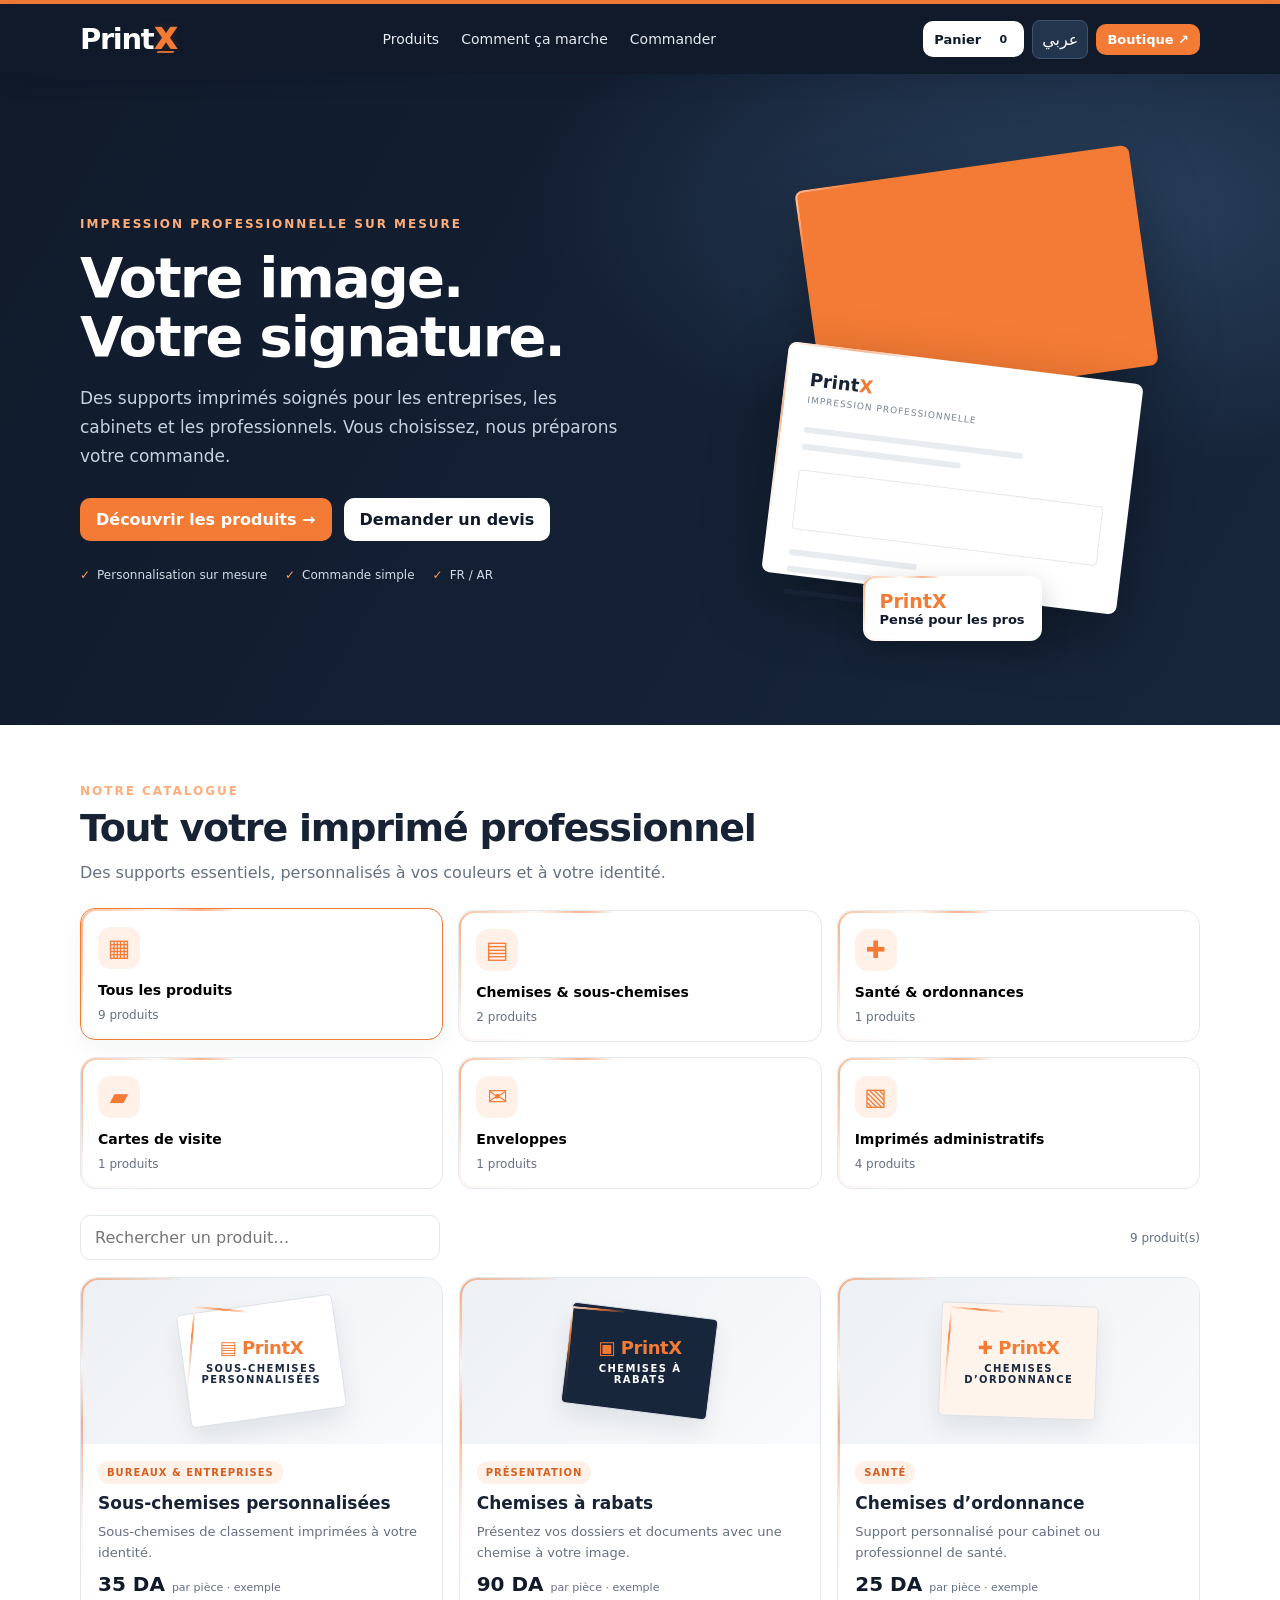
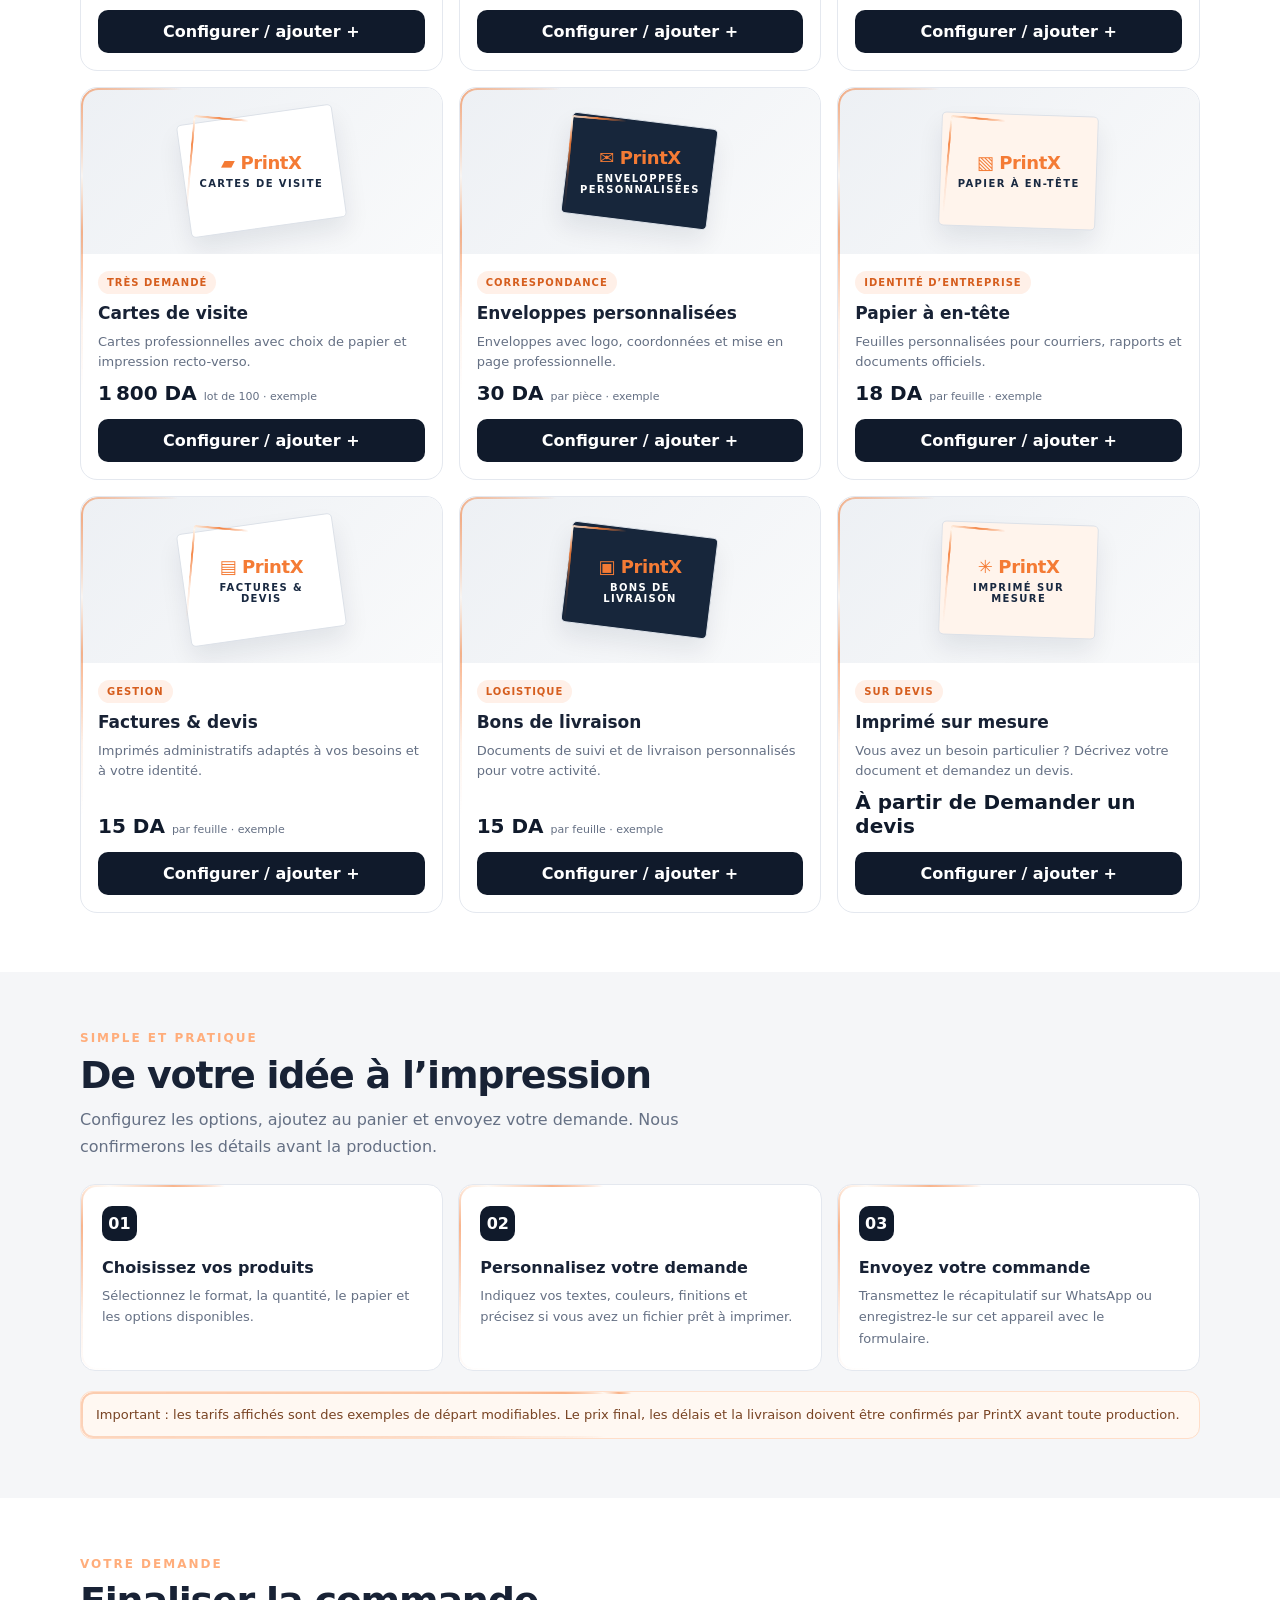
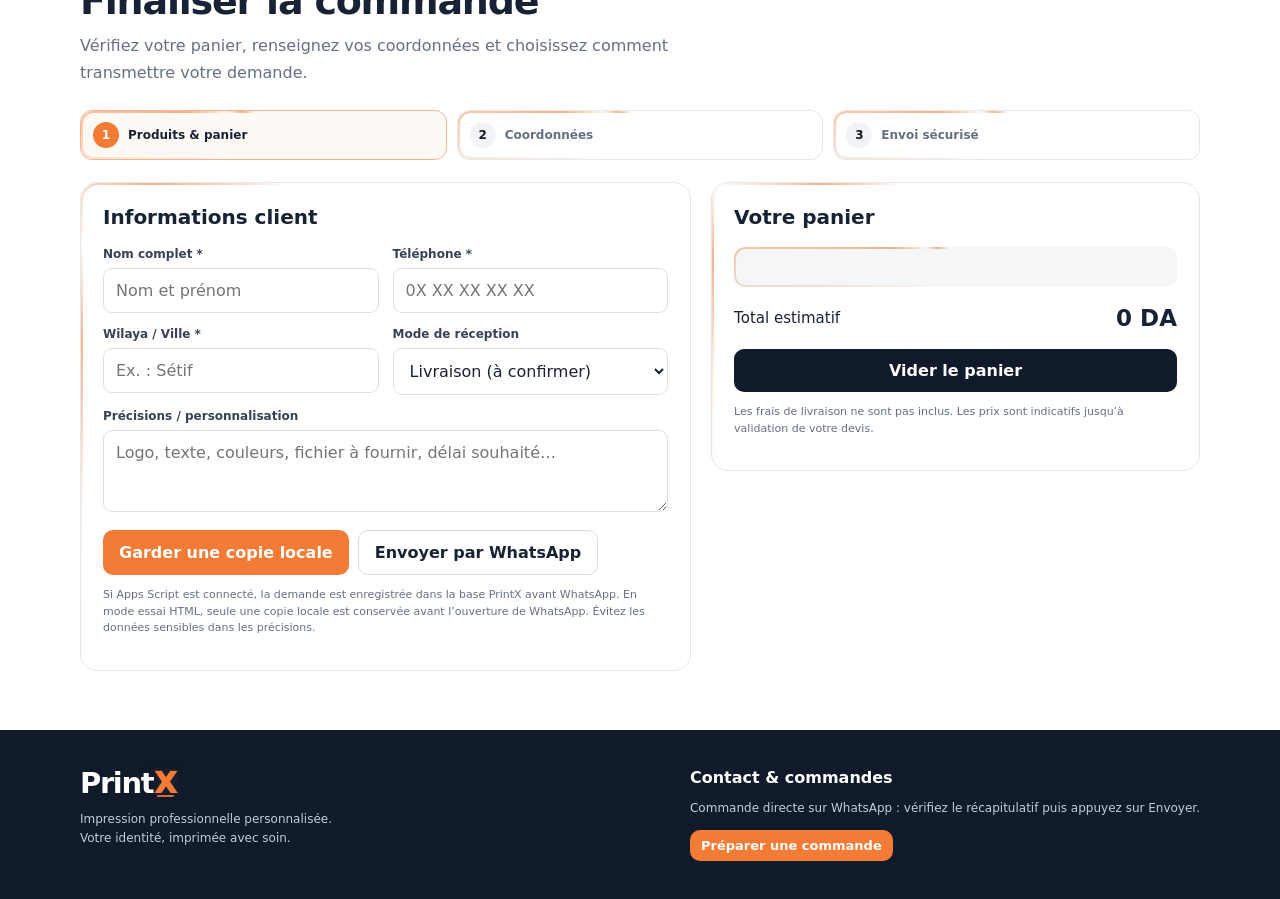
==== commit 09bbdb34: "Refine PrintX spacing and flowing laser borders" ====
--- a/index.html
+++ b/index.html
@@ -12,6 +12,118 @@
 .product.unavailable{opacity:.78}.product.unavailable .product-visual:after{border-color:#a7afbb}.unavailable-badge{background:#eef0f3;color:#596273}.product .btn:disabled{background:#e7e9ed;color:#667085;cursor:not-allowed;transform:none}
 .order-progress{display:grid;grid-template-columns:repeat(3,1fr);gap:10px;margin:0 0 22px}.progress-step{display:flex;align-items:center;gap:9px;border:1px solid var(--line);border-radius:12px;padding:11px 12px;background:#fff;color:var(--muted);font-size:12px;font-weight:700}.progress-step b{width:26px;height:26px;flex:0 0 26px;display:grid;place-items:center;border-radius:50%;background:#f1f3f6;color:var(--navy)}.progress-step.active{border-color:#f6b58e;background:#fff9f5;color:var(--ink)}.progress-step.active b{background:var(--orange);color:#fff}.status-note{font-size:12px;color:var(--muted);line-height:1.55;margin:10px 0 0}.cart-item{align-items:flex-start}.cart-item>div{min-width:0;overflow-wrap:anywhere}.cart-item .remove{flex:0 0 auto;padding:5px}.cart-count{font-variant-numeric:tabular-nums}.cart-shortcut{position:relative}.cart-shortcut .cart-count{display:inline-grid;place-items:center;min-width:20px;height:20px;padding:0 5px;border-radius:99px;background:#fff;color:var(--navy);font-size:11px;margin-left:4px}.qty-controls{display:flex;align-items:center;gap:9px;margin-top:8px}.qty-controls button{width:30px;height:30px;border:1px solid #d7dde6;background:#fff;border-radius:8px;font-weight:900;color:var(--navy)}.qty-controls button:disabled{opacity:.35;cursor:not-allowed}.cart-shortcut:focus-visible{outline:3px solid #ffb184;outline-offset:3px}.order-feedback{border-radius:10px;padding:11px 13px;font-size:13px;line-height:1.5;margin-top:12px;background:#f5f7fa;border:1px solid var(--line);color:var(--ink)}.order-feedback.error{background:#fff3f1;border-color:#f4c4bd;color:#9d3027}.order-feedback.success{background:#effaf4;border-color:#bce7ce;color:#17653d}
 @media(max-width:600px){.brand{font-size:25px}.order-progress{gap:6px}.progress-step{padding:8px 6px;gap:6px;font-size:10px;align-items:flex-start}.progress-step b{width:22px;height:22px;flex-basis:22px}}
+
+/* PRINTX LASER PERIMETER POLISH 2026-10-18
+   proportions plus équilibrées et trace orange douce autour des cadres */
+.wrap{width:min(1120px,calc(100% - 40px))}
+.navin{min-height:70px;gap:20px}
+.hero-grid{gap:clamp(28px,4vw,42px);padding:clamp(48px,6vw,66px) 0}
+.hero h1{font-size:clamp(36px,4.5vw,56px);letter-spacing:-1.9px;line-height:1.04}
+.hero-art{min-height:300px}
+.paper{height:232px}
+.paper.back{height:222px;top:27px}
+.section{padding:clamp(46px,5.2vw,59px) 0}
+.section-head{margin-bottom:24px}
+.categories{grid-template-columns:repeat(3,minmax(0,1fr));gap:15px}
+.cat{min-height:132px;padding:17px}
+.cat-icon{width:42px;height:42px;margin-bottom:12px}
+.product-grid{gap:16px}
+.product-visual{height:166px}
+.product-info{padding:17px;gap:9px}
+.steps{gap:15px}
+.step{padding:21px}
+.panel{padding:22px}
+.order-layout{gap:20px}
+@media(max-width:850px){
+  .wrap{width:calc(100% - 36px)}
+  .hero-grid{padding:48px 0}
+  .hero-art{min-height:275px}
+  .categories{grid-template-columns:repeat(2,minmax(0,1fr))}
+  .section{padding:46px 0}
+}
+@media(max-width:520px){
+  .wrap{width:calc(100% - 28px)}
+  .navin{min-height:62px;gap:10px}
+  .hero-grid{padding:38px 0 42px;gap:18px}
+  .hero h1{font-size:clamp(34px,9vw,41px);letter-spacing:-1.2px}
+  .hero-ctas{margin:20px 0;gap:9px}
+  .hero-art{min-height:232px}
+  .paper{height:184px;padding:18px}
+  .paper.back{height:176px;top:26px}
+  .paper .mockbox{height:44px;margin-top:14px}
+  .section{padding:39px 0}
+  .categories{gap:9px}
+  .cat{min-height:116px;padding:13px}
+  .cat strong{font-size:12px}
+  .product-grid{gap:9px}
+  .product-visual{height:126px}
+  .product-info{padding:11px;gap:8px}
+  .panel{padding:16px}
+}
+/* The moving light is a masked ring: only a thin edge is visible, never a large beam. */
+@property --printx-laser-angle{syntax:"<angle>";inherits:false;initial-value:0deg}
+@keyframes printXLaserPerimeter{to{--printx-laser-angle:360deg}}
+:is(.cat,.product,.step,.panel,.progress-step,.paper,.floating,.notice,.cart-empty,.admin-order,.order-feedback){
+  position:relative;
+  isolation:isolate;
+}
+:is(.cat,.product,.step,.panel,.progress-step,.paper,.floating,.notice,.cart-empty,.admin-order,.order-feedback)::before{
+  content:"";
+  position:absolute;
+  inset:0;
+  border-radius:inherit;
+  padding:1.6px;
+  pointer-events:none;
+  z-index:4;
+  opacity:.56;
+  background:conic-gradient(from var(--printx-laser-angle),transparent 0deg,transparent 238deg,rgba(244,123,53,.16) 258deg,#f47b35 286deg,#fff8f0 301deg,#f47b35 316deg,transparent 338deg,transparent 360deg);
+  -webkit-mask:linear-gradient(#000 0 0) content-box,linear-gradient(#000 0 0);
+  -webkit-mask-composite:xor;
+  mask:linear-gradient(#000 0 0) content-box,linear-gradient(#000 0 0);
+  mask-composite:exclude;
+  filter:drop-shadow(0 0 2px rgba(244,123,53,.25));
+  animation:printXLaserPerimeter 7.8s linear infinite;
+}
+:is(.cat,.product,.step,.panel,.progress-step,.paper,.floating,.notice,.cart-empty,.admin-order,.order-feedback):hover::before{opacity:.92}
+.cat:nth-child(2)::before,.step:nth-child(2)::before,.product:nth-child(3n + 2)::before{animation-delay:-1.8s}
+.cat:nth-child(3)::before,.step:nth-child(3)::before,.product:nth-child(3n)::before{animation-delay:-3.7s}
+.cat:nth-child(4)::before,.progress-step:nth-child(2)::before{animation-delay:-2.5s}
+.cat:nth-child(5)::before,.progress-step:nth-child(3)::before{animation-delay:-5.1s}
+.cat:nth-child(6)::before{animation-delay:-6.4s}
+/* Cadres illustrés des produits : la lumière suit le pourtour du rectangle. */
+.product-visual::after{
+  border:0;
+  padding:1.7px;
+  background:conic-gradient(from var(--printx-laser-angle),transparent 0deg,transparent 235deg,rgba(244,123,53,.2) 260deg,#f47b35 287deg,#fff7ed 302deg,#f47b35 317deg,transparent 340deg,transparent 360deg);
+  -webkit-mask:linear-gradient(#000 0 0) content-box,linear-gradient(#000 0 0);
+  -webkit-mask-composite:xor;
+  mask:linear-gradient(#000 0 0) content-box,linear-gradient(#000 0 0);
+  mask-composite:exclude;
+  animation:printXLaserPerimeter 6.4s linear infinite;
+  opacity:.9;
+}
+.product:nth-child(3n + 2) .product-visual::after{animation-delay:-2.1s}
+.product:nth-child(3n) .product-visual::after{animation-delay:-4.1s}
+/* Laser du logo plus léger : un reflet bref sur le X, pas un gros faisceau. */
+.brand-x:before{
+  height:1.5px;
+  background:linear-gradient(90deg,transparent,#ff8b45 25%,#fff8f0 50%,#ff8b45 75%,transparent);
+  box-shadow:0 0 3px rgba(255,123,53,.8),0 0 7px rgba(255,123,53,.35);
+  animation:printXLaser 3.4s ease-in-out infinite;
+}
+@keyframes printXLaser{
+  0%,15%{opacity:0;transform:translate(-5px,-2px) rotate(-48deg)}
+  28%,40%{opacity:.8;transform:translate(0,0) rotate(-48deg)}
+  56%{opacity:.15;transform:translate(4px,2px) rotate(-48deg)}
+  68%,100%{opacity:0;transform:translate(6px,3px) rotate(-48deg)}
+}
+@media(prefers-reduced-motion:reduce){
+  :is(.cat,.product,.step,.panel,.progress-step,.paper,.floating,.notice,.cart-empty,.admin-order,.order-feedback)::before,
+  .product-visual::after,.brand-x::before{animation:none!important}
+  :is(.cat,.product,.step,.panel,.progress-step,.paper,.floating,.notice,.cart-empty,.admin-order,.order-feedback)::before{opacity:.23}
+  .product-visual::after{opacity:.45}
+}
+
 </style></head>
 <body><div class="topline"></div><header class="nav"><div class="wrap navin"><a class="brand" href="#home"><span class="brandword">Print<span class="brand-x">X</span></span></a><nav class="navlinks"><a href="#catalog" data-i="navProducts">Produits</a><a href="#how" data-i="navHow">Comment ça marche</a><a href="#order" data-i="navOrder">Commander</a></nav><div class="actions"><a class="btn btn-light btn-small cart-shortcut" href="#order" aria-label="Voir le panier">Panier <span id="headerCartCount" class="cart-count">0</span></a><button class="lang" id="langBtn" aria-label="Change language">عربي</button><a class="btn btn-primary btn-small" href="#catalog" data-i="navShop">Boutique ↗</a></div></div></header>
 <main id="home"><section class="hero"><div class="wrap hero-grid"><div><div class="eyebrow" data-i="eyebrow">Impression professionnelle sur mesure</div><h1 data-i="heroTitle">Votre image.<br>Votre signature.</h1><p data-i="heroText">Des supports imprimés soignés pour les entreprises, les cabinets et les professionnels. Vous choisissez, nous préparons votre commande.</p><div class="hero-ctas"><a class="btn btn-primary" href="#catalog" data-i="heroCta">Découvrir les produits →</a><a class="btn btn-light" href="#order" data-i="quoteCta">Demander un devis</a></div><div class="trust"><span data-i="trust1">Personnalisation sur mesure</span><span data-i="trust2">Commande simple</span><span data-i="trust3">FR / AR</span></div></div><div class="hero-art" aria-label="Maquette de papeterie PrintX"><div class="paper back"></div><div class="paper"><div class="tinybrand">Print<span>X</span></div><div style="font-size:9px;color:#7b8492;margin-top:5px;letter-spacing:1px">IMPRESSION PROFESSIONNELLE</div><div class="line" style="margin-top:22px;width:72%"></div><div class="line short"></div><div class="mockbox"></div><div class="line" style="margin-top:20px;width:42%"></div><div class="line short" style="width:62%"></div><div class="mockfooter"></div></div><div class="floating"><strong>PrintX</strong><span data-i="floatingText">Pensé pour les pros</span></div></div></div></section>
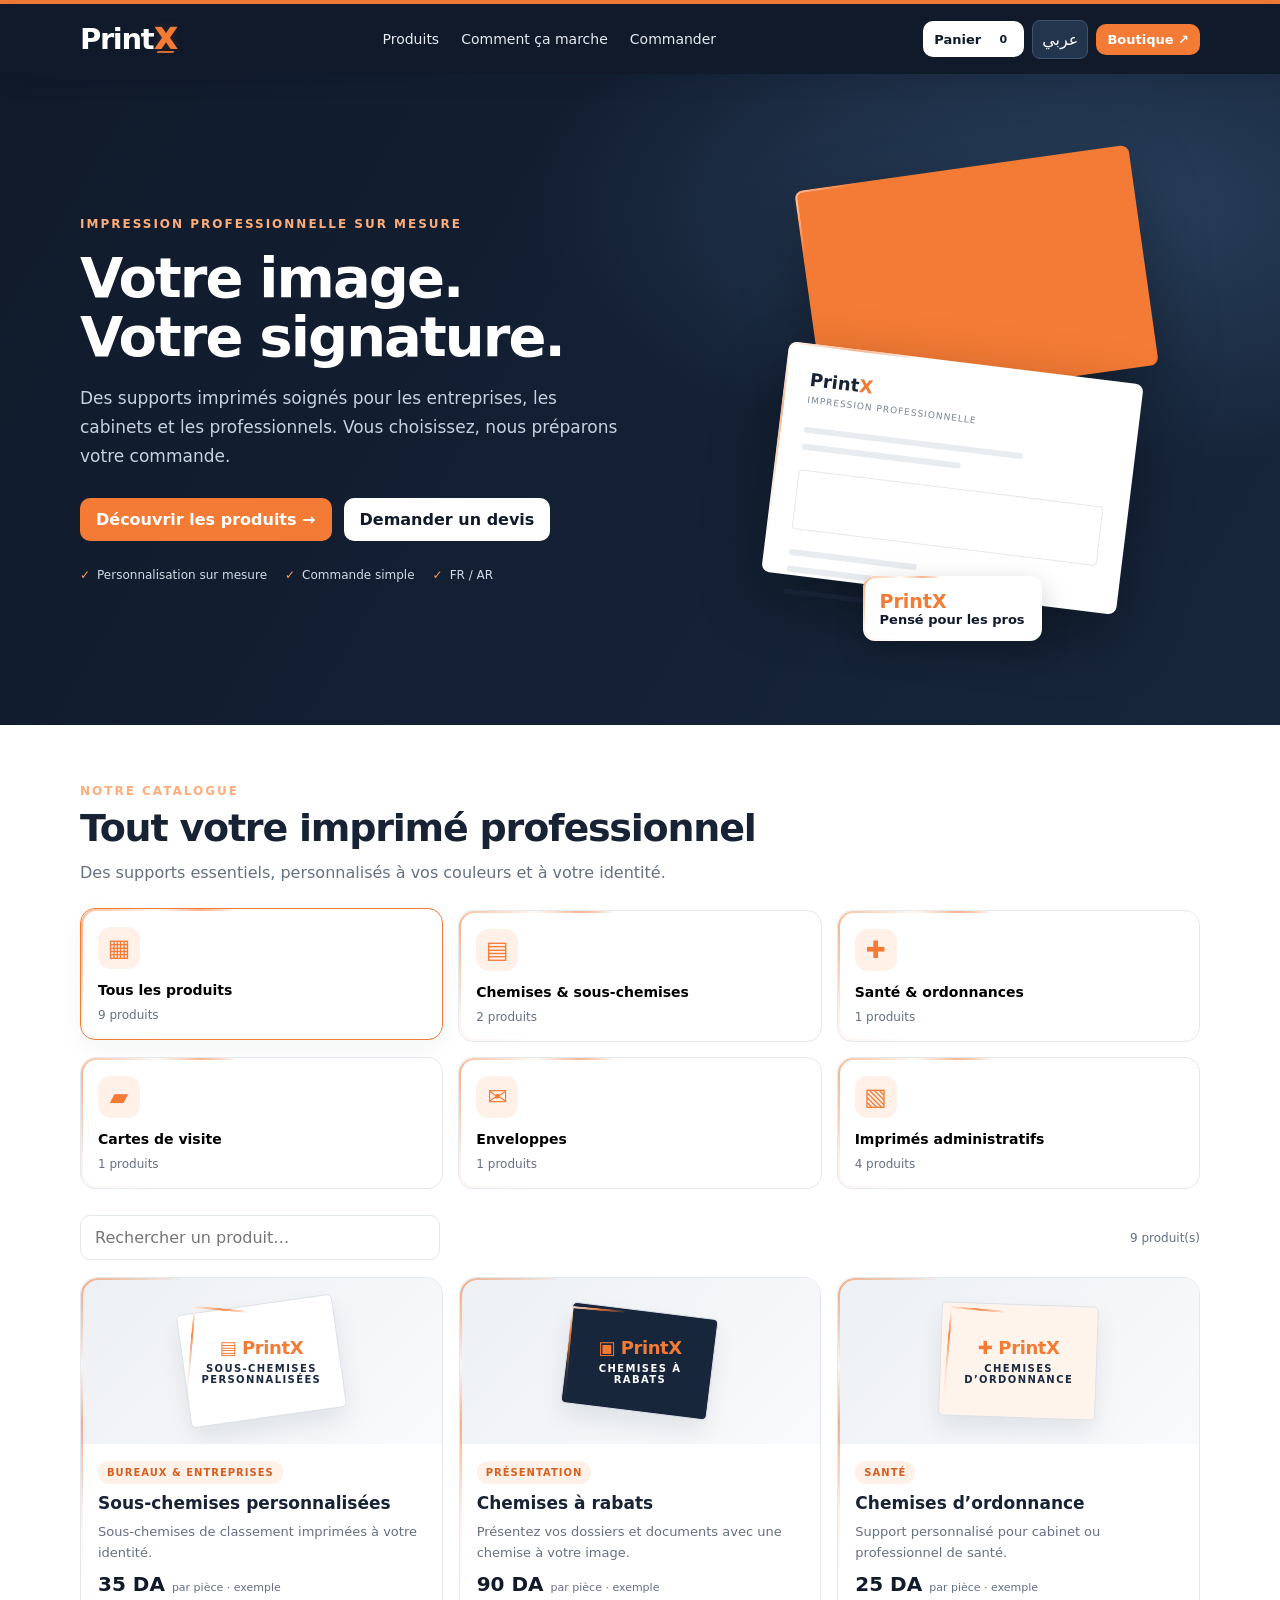
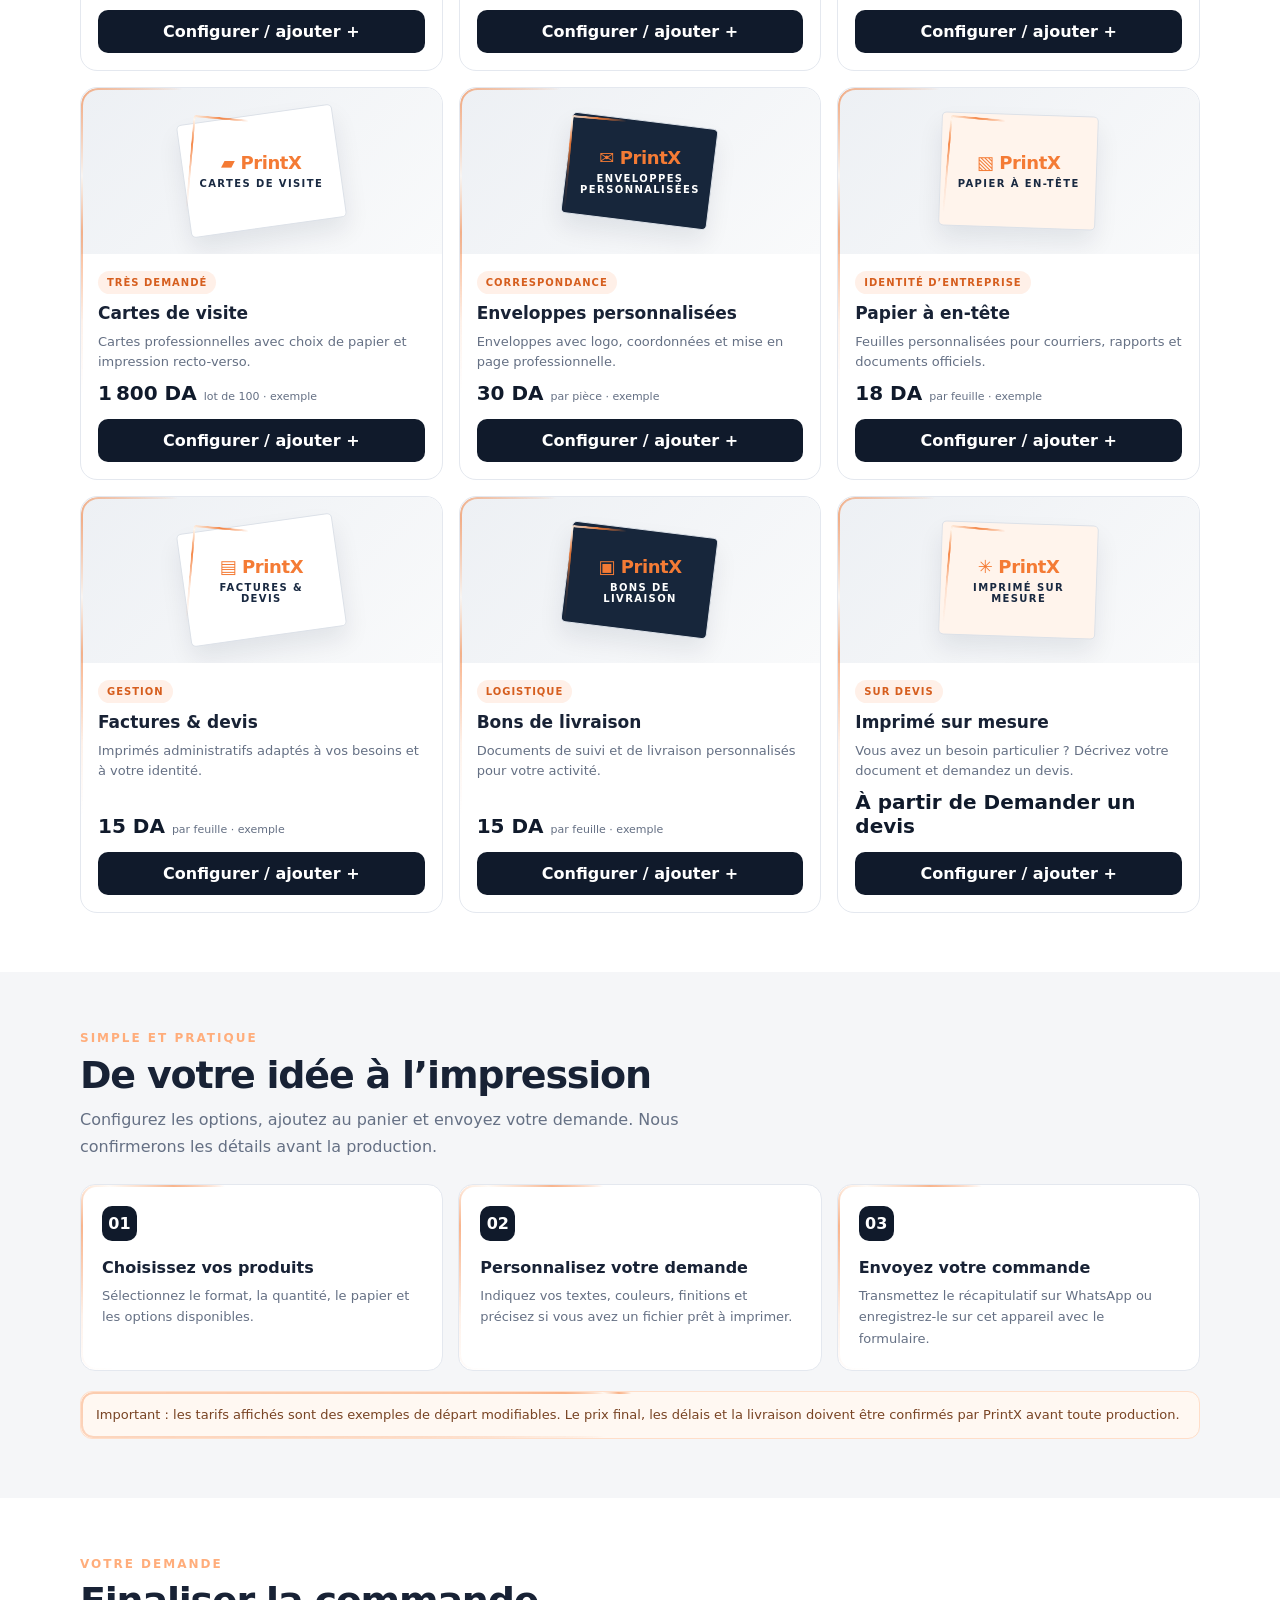
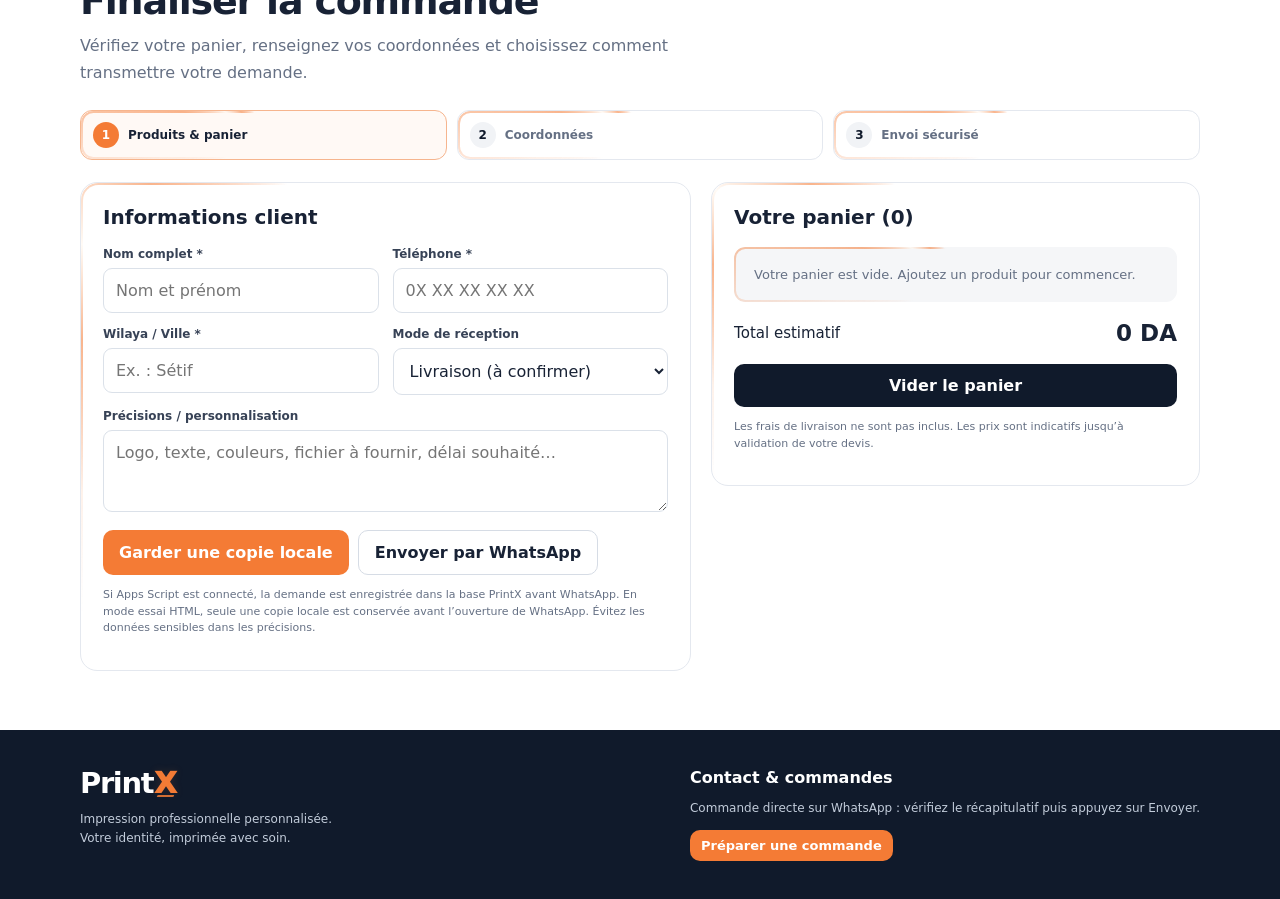
==== commit 4e604562: "Fix cart badge rendering on language changes" ====
--- a/index.html
+++ b/index.html
@@ -129,7 +129,7 @@
 <main id="home"><section class="hero"><div class="wrap hero-grid"><div><div class="eyebrow" data-i="eyebrow">Impression professionnelle sur mesure</div><h1 data-i="heroTitle">Votre image.<br>Votre signature.</h1><p data-i="heroText">Des supports imprimés soignés pour les entreprises, les cabinets et les professionnels. Vous choisissez, nous préparons votre commande.</p><div class="hero-ctas"><a class="btn btn-primary" href="#catalog" data-i="heroCta">Découvrir les produits →</a><a class="btn btn-light" href="#order" data-i="quoteCta">Demander un devis</a></div><div class="trust"><span data-i="trust1">Personnalisation sur mesure</span><span data-i="trust2">Commande simple</span><span data-i="trust3">FR / AR</span></div></div><div class="hero-art" aria-label="Maquette de papeterie PrintX"><div class="paper back"></div><div class="paper"><div class="tinybrand">Print<span>X</span></div><div style="font-size:9px;color:#7b8492;margin-top:5px;letter-spacing:1px">IMPRESSION PROFESSIONNELLE</div><div class="line" style="margin-top:22px;width:72%"></div><div class="line short"></div><div class="mockbox"></div><div class="line" style="margin-top:20px;width:42%"></div><div class="line short" style="width:62%"></div><div class="mockfooter"></div></div><div class="floating"><strong>PrintX</strong><span data-i="floatingText">Pensé pour les pros</span></div></div></div></section>
 <section class="section"><div class="wrap"><div class="section-head"><div><div class="eyebrow" data-i="catEyebrow">Notre catalogue</div><h2 data-i="catTitle">Tout votre imprimé professionnel</h2><p data-i="catText">Des supports essentiels, personnalisés à vos couleurs et à votre identité.</p></div></div><div class="categories" id="categories"></div><div class="toolbar"><input class="search" id="search" type="search" placeholder="Rechercher un produit…" data-i-placeholder="search"><span id="productCount" style="font-size:12px;color:var(--muted)"></span></div><div class="product-grid" id="products"></div></div></section>
 <section class="section alt" id="how"><div class="wrap"><div class="section-head"><div><div class="eyebrow" data-i="stepsEyebrow">Simple et pratique</div><h2 data-i="stepsTitle">De votre idée à l'impression</h2><p data-i="stepsText">Configurez les options, ajoutez au panier et envoyez votre demande. Nous confirmerons les détails avant la production.</p></div></div><div class="steps"><article class="step"><div class="step-num">01</div><h3 data-i="step1Title">Choisissez vos produits</h3><p data-i="step1Text">Sélectionnez le format, la quantité, le papier et les options disponibles.</p></article><article class="step"><div class="step-num">02</div><h3 data-i="step2Title">Personnalisez votre demande</h3><p data-i="step2Text">Indiquez vos textes, couleurs, finitions et précisez si vous avez un fichier prêt à imprimer.</p></article><article class="step"><div class="step-num">03</div><h3 data-i="step3Title">Envoyez votre commande</h3><p data-i="step3Text">Transmettez le récapitulatif sur WhatsApp ou enregistrez-le sur cet appareil avec le formulaire.</p></article></div><div class="notice" style="margin-top:20px" data-i="pricingNotice">Important : les tarifs affichés sont des exemples de départ modifiables. Le prix final, les délais et la livraison doivent être confirmés par PrintX avant toute production.</div></div></section>
-<section class="section" id="order"><div class="wrap"><div class="section-head"><div><div class="eyebrow" data-i="orderEyebrow">Votre demande</div><h2 data-i="orderTitle">Finaliser la commande</h2><p data-i="orderText">Vérifiez votre panier, renseignez vos coordonnées et choisissez comment transmettre votre demande.</p></div></div><div class="order-progress" aria-label="Étapes de commande"><div class="progress-step active" id="progressProducts"><b>1</b><span data-i="progressProducts">Produits & panier</span></div><div class="progress-step" id="progressDetails"><b>2</b><span data-i="progressDetails">Coordonnées</span></div><div class="progress-step" id="progressSend"><b>3</b><span data-i="progressSend">Envoi sécurisé</span></div></div><div class="order-layout"><div class="panel"><h3 data-i="customerTitle">Informations client</h3><form id="orderForm"><div aria-hidden="true" style="position:absolute;left:-10000px;top:auto;width:1px;height:1px;overflow:hidden"><label for="companyWebsite">Ne pas remplir</label><input id="companyWebsite" name="companyWebsite" tabindex="-1" autocomplete="off"></div><div class="formgrid"><div class="field"><label for="customerName" data-i="nameLabel">Nom complet *</label><input id="customerName" required autocomplete="name" placeholder="Nom et prénom"></div><div class="field"><label for="customerPhone" data-i="phoneLabel">Téléphone *</label><input id="customerPhone" required type="tel" autocomplete="tel" placeholder="0X XX XX XX XX"></div><div class="field"><label for="customerCity" data-i="cityLabel">Wilaya / Ville *</label><input id="customerCity" required placeholder="Ex. : Sétif"></div><div class="field"><label for="customerDelivery" data-i="deliveryLabel">Mode de réception</label><select id="customerDelivery"><option value="delivery" data-i="deliveryHome">Livraison (à confirmer)</option><option value="pickup" data-i="deliveryPickup">Retrait (à confirmer)</option></select></div><div class="field full"><label for="customerNotes" data-i="notesLabel">Précisions / personnalisation</label><textarea id="customerNotes" placeholder="Logo, texte, couleurs, fichier à fournir, délai souhaité…"></textarea></div></div><div style="display:flex;gap:9px;flex-wrap:wrap;margin-top:18px"><button class="btn btn-primary" type="submit" data-i="saveOrder">Enregistrer la commande</button><button class="btn btn-outline" type="button" id="whatsappBtn" data-i="sendWhatsapp">Envoyer par WhatsApp</button></div><div id="orderFeedback" class="order-feedback" role="status" aria-live="polite" hidden></div><p class="fineprint" data-i="privacyNote">Mode essai HTML : les copies locales restent sur cet appareil. La base Google Sheets nécessite le déploiement Apps Script. Évitez les données sensibles dans les précisions.</p></form></div><aside class="panel"><h3 data-i="cartTitle">Votre panier <span id="cartBadge">(0)</span></h3><div id="cartItems" class="cart-empty"></div><div class="totalrow"><span data-i="estimatedTotal">Total estimatif</span><strong id="cartTotal">0 DA</strong></div><div class="cart-actions"><button class="btn btn-dark" id="clearCart" type="button" data-i="clearCart">Vider le panier</button></div><p class="fineprint" data-i="cartFine">Les frais de livraison ne sont pas inclus. Les prix sont indicatifs jusqu'à validation de votre devis.</p><div id="savedOrdersBox" class="hidden" style="margin-top:22px"><h3 data-i="savedTitle">Commandes enregistrées sur cet appareil</h3><div id="savedOrders" class="admin-list"></div><button class="btn btn-outline btn-small" type="button" id="exportOrders" style="margin-top:10px" data-i="exportOrders">Exporter les commandes (JSON)</button></div></aside></div></div></section></main>
+<section class="section" id="order"><div class="wrap"><div class="section-head"><div><div class="eyebrow" data-i="orderEyebrow">Votre demande</div><h2 data-i="orderTitle">Finaliser la commande</h2><p data-i="orderText">Vérifiez votre panier, renseignez vos coordonnées et choisissez comment transmettre votre demande.</p></div></div><div class="order-progress" aria-label="Étapes de commande"><div class="progress-step active" id="progressProducts"><b>1</b><span data-i="progressProducts">Produits & panier</span></div><div class="progress-step" id="progressDetails"><b>2</b><span data-i="progressDetails">Coordonnées</span></div><div class="progress-step" id="progressSend"><b>3</b><span data-i="progressSend">Envoi sécurisé</span></div></div><div class="order-layout"><div class="panel"><h3 data-i="customerTitle">Informations client</h3><form id="orderForm"><div aria-hidden="true" style="position:absolute;left:-10000px;top:auto;width:1px;height:1px;overflow:hidden"><label for="companyWebsite">Ne pas remplir</label><input id="companyWebsite" name="companyWebsite" tabindex="-1" autocomplete="off"></div><div class="formgrid"><div class="field"><label for="customerName" data-i="nameLabel">Nom complet *</label><input id="customerName" required autocomplete="name" placeholder="Nom et prénom"></div><div class="field"><label for="customerPhone" data-i="phoneLabel">Téléphone *</label><input id="customerPhone" required type="tel" autocomplete="tel" placeholder="0X XX XX XX XX"></div><div class="field"><label for="customerCity" data-i="cityLabel">Wilaya / Ville *</label><input id="customerCity" required placeholder="Ex. : Sétif"></div><div class="field"><label for="customerDelivery" data-i="deliveryLabel">Mode de réception</label><select id="customerDelivery"><option value="delivery" data-i="deliveryHome">Livraison (à confirmer)</option><option value="pickup" data-i="deliveryPickup">Retrait (à confirmer)</option></select></div><div class="field full"><label for="customerNotes" data-i="notesLabel">Précisions / personnalisation</label><textarea id="customerNotes" placeholder="Logo, texte, couleurs, fichier à fournir, délai souhaité…"></textarea></div></div><div style="display:flex;gap:9px;flex-wrap:wrap;margin-top:18px"><button class="btn btn-primary" type="submit" data-i="saveOrder">Enregistrer la commande</button><button class="btn btn-outline" type="button" id="whatsappBtn" data-i="sendWhatsapp">Envoyer par WhatsApp</button></div><div id="orderFeedback" class="order-feedback" role="status" aria-live="polite" hidden></div><p class="fineprint" data-i="privacyNote">Mode essai HTML : les copies locales restent sur cet appareil. La base Google Sheets nécessite le déploiement Apps Script. Évitez les données sensibles dans les précisions.</p></form></div><aside class="panel"><h3><span data-i="cartTitle">Votre panier</span> <span id="cartBadge">(0)</span></h3><div id="cartItems" class="cart-empty"></div><div class="totalrow"><span data-i="estimatedTotal">Total estimatif</span><strong id="cartTotal">0 DA</strong></div><div class="cart-actions"><button class="btn btn-dark" id="clearCart" type="button" data-i="clearCart">Vider le panier</button></div><p class="fineprint" data-i="cartFine">Les frais de livraison ne sont pas inclus. Les prix sont indicatifs jusqu'à validation de votre devis.</p><div id="savedOrdersBox" class="hidden" style="margin-top:22px"><h3 data-i="savedTitle">Commandes enregistrées sur cet appareil</h3><div id="savedOrders" class="admin-list"></div><button class="btn btn-outline btn-small" type="button" id="exportOrders" style="margin-top:10px" data-i="exportOrders">Exporter les commandes (JSON)</button></div></aside></div></div></section></main>
 <footer class="footer"><div class="wrap footerin"><div><a class="brand" href="#home"><span class="brandword">Print<span class="brand-x">X</span></span></a><p data-i="footerText">Impression professionnelle personnalisée.<br>Votre identité, imprimée avec soin.</p></div><div><strong data-i="footerContact">Contact & commandes</strong><p data-i="footerHint">Configurez le numéro WhatsApp dans le fichier index.html avant la mise en ligne.</p><a href="#order" class="btn btn-primary btn-small" data-i="footerCta">Préparer une commande</a></div></div></footer><div class="toast" id="toast" role="status" aria-live="polite"></div>
 <script>
 const CONFIG={whatsappNumber:"213670478049",currency:"DA"}; // Numéro WhatsApp international sans +
@@ -149,7 +149,7 @@
 function renderCategories(){ $('#categories').innerHTML=CATS.map(c=>`<button class="cat ${activeCat===c.id?'active':''}" data-cat="${c.id}"><div class="cat-icon">${c.icon}</div><strong>${t(c.id)}</strong><small>${c.id==='all'?PRODUCTS.length+' '+(lang==='fr'?'produits':'منتجات'):PRODUCTS.filter(p=>p.cat===c.id).length+' '+(lang==='fr'?'produits':'منتجات')}</small></button>`).join('');$('#categories').querySelectorAll('[data-cat]').forEach(b=>b.onclick=()=>{activeCat=b.dataset.cat;renderCategories();renderProducts()})}
 function renderProducts(){const q=$('#search').value.trim().toLocaleLowerCase(lang==='fr'?'fr':'ar');const list=PRODUCTS.filter(p=>(activeCat==='all'||p.cat===activeCat)&&(ptext(p.name)+' '+ptext(p.desc)).toLocaleLowerCase().includes(q));$('#productCount').textContent=list.length+' '+(lang==='fr'?'produit(s)':'منتج');$('#products').innerHTML=list.map(p=>{const unavailable=p.available===false;return `<article class="product ${unavailable?'unavailable':''}"><div class="product-visual"><div class="visual-label"><em>${p.icon} PrintX</em>${escapeHTML(ptext(p.name).toUpperCase())}</div></div><div class="product-info"><span class="pill ${unavailable?'unavailable-badge':''}">${unavailable?t('unavailable'):escapeHTML(ptext(p.badge))}</span><h3>${escapeHTML(ptext(p.name))}</h3><p>${escapeHTML(ptext(p.desc))}</p><div class="price-row"><span class="price">${unavailable?t('unavailable'):(p.price?money(p.price):t('from')+' '+t('quoteCta'))}</span><span class="from">${!unavailable&&p.price?escapeHTML(ptext(p.unit)):''}</span></div><button class="btn btn-dark" data-add="${p.id}" ${unavailable?'disabled':''}>${unavailable?t('unavailable'):t('add')+' +'}</button></div></article>`}).join('');$('#products').querySelectorAll('[data-add]:not(:disabled)').forEach(b=>b.onclick=()=>openConfig(b.dataset.add))}
 function openConfig(id){currentProduct=PRODUCTS.find(p=>p.id===id);const p=currentProduct;const old=$('#configModal');if(old)old.remove();const modal=document.createElement('div');modal.id='configModal';modal.style.cssText='position:fixed;inset:0;background:#08101dcc;z-index:50;display:grid;place-items:center;padding:16px';modal.innerHTML=`<div class="panel" style="width:min(560px,100%);max-height:92vh;overflow:auto;box-shadow:0 25px 90px #0005"><div style="display:flex;justify-content:space-between;gap:12px;align-items:start"><div><span class="pill">${escapeHTML(ptext(p.badge))}</span><h3 style="margin-top:12px">${escapeHTML(ptext(p.name))}</h3><p style="font-size:13px;color:var(--muted)">${escapeHTML(ptext(p.desc))}</p></div><button class="btn btn-outline btn-small" id="closeModal">✕ ${t('close')}</button></div><div class="formgrid" style="margin-top:20px"><div class="field"><label>${t('qty')}${p.id==='cards'?' (lots de 100)':''}</label><input id="cfgQty" type="number" min="1" max="100000" value="${p.id==='cards'?1:100}" required inputmode="numeric"></div><div class="field"><label>${t('format')}</label><select id="cfgFormat">${(p.id==='cards'?['Standard 90 × 50 mm','Carré','Personnalisé']:p.id==='envelopes'?['DL','C5','C4','Personnalisé']:p.id==='prescription'?['Format ordonnance','A5','Personnalisé']:['A4','A5','Personnalisé']).map(x=>`<option>${x}</option>`).join('')}</select></div><div class="field full"><label>${t('options')}</label><select id="cfgOption">${p.options.map(x=>`<option>${escapeHTML(x)}</option>`).join('')}</select></div><div class="field full"><label>${t('design')}</label><textarea id="cfgDesign" placeholder="${t('designPlaceholder')}"></textarea></div></div><div class="notice" style="margin-top:15px">${t('example')}: ${p.price?money(p.price):t('quoteCta')}. ${t('priceWarning')}</div><div style="display:flex;gap:9px;margin-top:17px"><button class="btn btn-primary" id="confirmAdd">${t('saveConfig')}</button><button class="btn btn-outline" id="cancelModal">${t('cancel')}</button></div></div>`;document.body.appendChild(modal);const close=()=>modal.remove();modal.addEventListener('click',e=>{if(e.target===modal)close()});$('#closeModal').onclick=close;$('#cancelModal').onclick=close;$('#confirmAdd').onclick=()=>{const rawQty=$('#cfgQty').value;const parsedQty=Number(rawQty);if(!Number.isInteger(parsedQty)||parsedQty<1||parsedQty>100000){$('#cfgQty').setCustomValidity(lang==='fr'?'Saisissez une quantité entière entre 1 et 100 000.':'أدخلوا كمية صحيحة بين 1 و100000.');$('#cfgQty').reportValidity();$('#cfgQty').setCustomValidity('');return}const qty=parsedQty;cart.push({lineId:Date.now()+Math.random(),id:p.id,name:ptext(p.name),qty,format:$('#cfgFormat').value,option:$('#cfgOption').value,design:$('#cfgDesign').value,unitPrice:p.price,total:p.price*qty,quote:!p.price});renderCart();updateProgress(1);setOrderFeedback('', '');showToast(t('added'));close();const shortcut=$('#headerCartCount');if(shortcut){shortcut.parentElement.setAttribute('aria-label',(lang==='fr'?'Voir le panier, ':'عرض السلة، ')+cart.reduce((sum,item)=>sum+item.qty,0));}setTimeout(()=>{const orderSection=$('#order');if(orderSection&&window.matchMedia('(max-width: 850px)').matches)orderSection.scrollIntoView({behavior:'smooth',block:'start'})},120)}}
-function renderCart(){const box=$('#cartItems');$('#cartBadge').textContent='('+cart.length+')';const headerCount=$('#headerCartCount');if(headerCount)headerCount.textContent=String(cart.reduce((sum,item)=>sum+item.qty,0));const total=cart.reduce((s,i)=>s+i.total,0);$('#cartTotal').textContent=money(total)+(cart.some(i=>i.quote)?' + devis':'');if(!cart.length){box.className='cart-empty';box.textContent=t('emptyCart')}else{box.className='';box.innerHTML=cart.map(i=>`<div class="cart-item"><div><strong>${escapeHTML(i.name)}</strong><small>${t('qty')}: ${i.qty}${i.id==='cards'?(lang==='fr'?' lot(s) de 100':' حزمة (100)'):''} · ${escapeHTML(i.format)} · ${escapeHTML(i.option)}${i.design?' · '+escapeHTML(i.design):''}</small><small>${i.quote?t('quoteCta'):money(i.total)}</small><div class="qty-controls"><button type="button" aria-label="${lang==='fr'?'Diminuer la quantité':'تقليل الكمية'}" data-dec="${i.lineId}" ${i.qty<=1?'disabled':''}>−</button><span>${i.qty}</span><button type="button" aria-label="${lang==='fr'?'Augmenter la quantité':'زيادة الكمية'}" data-inc="${i.lineId}" ${i.qty>=100000?'disabled':''}>+</button></div></div><button class="remove" data-remove="${i.lineId}">${t('remove')}</button></div>`).join('');box.querySelectorAll('[data-remove]').forEach(b=>b.onclick=()=>{cart=cart.filter(i=>String(i.lineId)!==b.dataset.remove);renderCart();showToast(t('removed'))});box.querySelectorAll('[data-dec]').forEach(b=>b.onclick=()=>{const i=cart.find(x=>String(x.lineId)===b.dataset.dec);if(i&&i.qty>1){i.qty--;i.total=i.quote?0:i.unitPrice*i.qty;renderCart()}});box.querySelectorAll('[data-inc]').forEach(b=>b.onclick=()=>{const i=cart.find(x=>String(x.lineId)===b.dataset.inc);if(i&&i.qty<100000){i.qty++;i.total=i.quote?0:i.unitPrice*i.qty;renderCart()}})}}
+function renderCart(){try{localStorage.setItem('printx_cart_v1',JSON.stringify(cart))}catch(e){}const box=$('#cartItems');$('#cartBadge').textContent='('+cart.length+')';const headerCount=$('#headerCartCount');if(headerCount)headerCount.textContent=String(cart.reduce((sum,item)=>sum+item.qty,0));const total=cart.reduce((s,i)=>s+i.total,0);$('#cartTotal').textContent=money(total)+(cart.some(i=>i.quote)?' + devis':'');if(!cart.length){box.className='cart-empty';box.textContent=t('emptyCart')}else{box.className='';box.innerHTML=cart.map(i=>`<div class="cart-item"><div><strong>${escapeHTML(i.name)}</strong><small>${t('qty')}: ${i.qty}${i.id==='cards'?(lang==='fr'?' lot(s) de 100':' حزمة (100)'):''} · ${escapeHTML(i.format)} · ${escapeHTML(i.option)}${i.design?' · '+escapeHTML(i.design):''}</small><small>${i.quote?t('quoteCta'):money(i.total)}</small><div class="qty-controls"><button type="button" aria-label="${lang==='fr'?'Diminuer la quantité':'تقليل الكمية'}" data-dec="${i.lineId}" ${i.qty<=1?'disabled':''}>−</button><span>${i.qty}</span><button type="button" aria-label="${lang==='fr'?'Augmenter la quantité':'زيادة الكمية'}" data-inc="${i.lineId}" ${i.qty>=100000?'disabled':''}>+</button></div></div><button class="remove" data-remove="${i.lineId}">${t('remove')}</button></div>`).join('');box.querySelectorAll('[data-remove]').forEach(b=>b.onclick=()=>{cart=cart.filter(i=>String(i.lineId)!==b.dataset.remove);renderCart();showToast(t('removed'))});box.querySelectorAll('[data-dec]').forEach(b=>b.onclick=()=>{const i=cart.find(x=>String(x.lineId)===b.dataset.dec);if(i&&i.qty>1){i.qty--;i.total=i.quote?0:i.unitPrice*i.qty;renderCart()}});box.querySelectorAll('[data-inc]').forEach(b=>b.onclick=()=>{const i=cart.find(x=>String(x.lineId)===b.dataset.inc);if(i&&i.qty<100000){i.qty++;i.total=i.quote?0:i.unitPrice*i.qty;renderCart()}})}}
 function collectOrder(){if(!cart.length){showToast(t('needCart'));return null}const form=$('#orderForm');if(!form.reportValidity())return null;const name=$('#customerName').value.trim(),phone=$('#customerPhone').value.trim(),city=$('#customerCity').value.trim();const digits=phone.replace(/\D/g,'');if(digits.length<8||digits.length>15){$('#customerPhone').setCustomValidity(lang==='fr'?'Saisissez un numéro de téléphone valide.':'أدخلوا رقم هاتف صحيحاً.');$('#customerPhone').reportValidity();$('#customerPhone').setCustomValidity('');return null}return {id:'PX-'+Date.now().toString(),createdAt:new Date().toISOString(),name,phone,city,delivery:$('#customerDelivery').value,notes:$('#customerNotes').value.trim(),items:cart.map(x=>({...x})),total:cart.reduce((s,i)=>s+i.total,0),currency:'DA',status:'À confirmer'}}function orderText(o){return `PRINTX — ${t('orderNo')} ${o.id}\n${t('customer')}: ${o.name}\n${t('phone')}: ${o.phone}\n${t('city')}: ${o.city}\n${t('delivery')}: ${o.delivery==='pickup'?(lang==='fr'?'Retrait (à confirmer)':'استلام (يؤكد لاحقاً)'):(lang==='fr'?'Livraison (à confirmer)':'توصيل (يؤكد لاحقاً)')}\n\n${t('items')}:\n${o.items.map(i=>`• ${i.name} — ${t('qty')}: ${i.qty}${i.id==='cards'?(lang==='fr'?' lot(s) de 100':' حزمة (100)'):''}; ${t('format')}: ${i.format}; ${t('options')}: ${i.option}; ${i.design||''}; ${i.quote?t('quoteCta'):money(i.total)}`).join('\n')}\n\n${t('total')}: ${money(o.total)}\n${t('notes')}: ${o.notes||'—'}\n${t('priceWarning')}`}
 function setOrderFeedback(message,type=''){const el=$('#orderFeedback');if(!el)return;el.hidden=!message;el.className='order-feedback'+(type?' '+type:'');el.textContent=message}function updateProgress(step){[['progressProducts',1],['progressDetails',2],['progressSend',3]].forEach(([id,n])=>{const el=$('#'+id);if(el)el.classList.toggle('active',n<=step)})}function saveOrder(o,quiet=false){orders.unshift(o);try{localStorage.setItem('printx_orders_v1',JSON.stringify(orders))}catch(e){}renderOrders();if(!quiet)showToast(t('saved'))}function renderOrders(){const box=$('#savedOrdersBox'),list=$('#savedOrders');box.classList.toggle('hidden',!orders.length);if(!orders.length){list.innerHTML=`<div class="admin-order">${t('noOrders')}</div>`;return}list.innerHTML=orders.slice(0,10).map(o=>`<div class="admin-order"><strong>${escapeHTML(o.id)} · ${escapeHTML(o.name)}</strong><span>${new Date(o.createdAt).toLocaleString()} · ${escapeHTML(o.city)} · ${money(o.total)}</span><div style="margin-top:6px;display:flex;gap:8px;flex-wrap:wrap"><button class="btn btn-outline btn-small" data-copy="${o.id}">Copier</button><button class="btn btn-outline btn-small" data-delete="${o.id}">Supprimer</button></div></div>`).join('');list.querySelectorAll('[data-copy]').forEach(b=>b.onclick=()=>{const o=orders.find(x=>x.id===b.dataset.copy);navigator.clipboard?.writeText(orderText(o)).then(()=>showToast('OK')).catch(()=>showToast(orderText(o)))});list.querySelectorAll('[data-delete]').forEach(b=>b.onclick=()=>{orders=orders.filter(o=>o.id!==b.dataset.delete);localStorage.setItem('printx_orders_v1',JSON.stringify(orders));renderOrders()})}
 $('#orderForm').addEventListener('submit',e=>{e.preventDefault();const o=collectOrder();if(!o)return;saveOrder({...o,status:'Copie locale — non envoyée'},true);setOrderFeedback(lang==='fr'?'Copie conservée dans ce navigateur uniquement. Aucune commande n’a été envoyée à PrintX.':'تم حفظ نسخة في هذا المتصفح فقط. لم يتم إرسال الطلب إلى PrintX.','success');updateProgress(2);});
@@ -169,5 +169,6 @@
  google.script.run.withSuccessHandler(result=>{button.disabled=false;button.style.opacity='';button.textContent=t('sendWhatsapp');if(!result||!result.ok){if(win)win.close();setOrderFeedback(lang==='fr'?'Enregistrement non confirmé. Réessayez ; WhatsApp ne sera pas ouvert.':'لم يتم تأكيد الحفظ. حاولوا مجدداً؛ لن يفتح واتساب.','error');updateProgress(2);return}saveOrder({...o,status:'Enregistrée en ligne'},true);if(win)openWhatsAppForOrder(o,win);else openWhatsAppForOrder(o,null);setOrderFeedback(lang==='fr'?'Commande enregistrée dans la base PrintX. Vérifiez le récapitulatif WhatsApp puis appuyez sur Envoyer.':'تم حفظ الطلب في قاعدة PrintX. راجعوا ملخص واتساب ثم اضغطوا إرسال.','success');showToast(lang==='fr'?'Commande enregistrée. Vérifiez puis envoyez le message WhatsApp.':'تم حفظ الطلب. راجعوا رسالة واتساب ثم أرسلوها.');}).withFailureHandler(err=>{button.disabled=false;button.style.opacity='';button.textContent=t('sendWhatsapp');if(win)win.close();setOrderFeedback(lang==='fr'?'Erreur d’enregistrement : '+(err&&err.message?err.message:'réessayez plus tard')+'. WhatsApp n’a pas été ouvert.':'حدث خطأ أثناء الحفظ. لم يتم فتح واتساب؛ حاولوا لاحقاً.','error');updateProgress(2);}).saveOrderToSheet(o);
 }
 $('#whatsappBtn').onclick=()=>{const o=collectOrder();if(!o)return;if(!CONFIG.whatsappNumber){showToast(t('needWhatsApp'));return}const win=window.open('about:blank','_blank');submitOrderToDatabase(o,win)};$('#clearCart').onclick=()=>{cart=[];renderCart();showToast(t('cleared'))};$('#exportOrders').onclick=()=>{const blob=new Blob([JSON.stringify(orders,null,2)],{type:'application/json'});const a=document.createElement('a');a.href=URL.createObjectURL(blob);a.download='printx-commandes.json';a.click();URL.revokeObjectURL(a.href);showToast(t('exported'))};$('#search').addEventListener('input',renderProducts);
-function setLanguage(next){lang=next;document.documentElement.lang=lang;document.documentElement.dir=lang==='ar'?'rtl':'ltr';document.body.classList.toggle('rtl',lang==='ar');$('#langBtn').textContent=lang==='fr'?'عربي':'Français';document.querySelectorAll('[data-i]').forEach(el=>{const key=el.dataset.i;if(I18N[lang][key])el.innerHTML=I18N[lang][key]});document.querySelectorAll('[data-i-placeholder]').forEach(el=>el.placeholder=t(el.dataset.iPlaceholder));renderCategories();renderProducts();renderCart();renderOrders();const wb=$('#whatsappBtn');if(wb&&!wb.disabled)wb.textContent=t('sendWhatsapp')};$('#langBtn').onclick=()=>setLanguage(lang==='fr'?'ar':'fr');['customerName','customerPhone','customerCity','customerDelivery','customerNotes'].forEach(id=>{const el=$('#'+id);if(el)el.addEventListener('focus',()=>updateProgress(2))});try{orders=JSON.parse(localStorage.getItem('printx_orders_v1')||'[]')}catch(e){orders=[]}setLanguage('fr');
+function setLanguage(next){lang=next;document.documentElement.lang=lang;document.documentElement.dir=lang==='ar'?'rtl':'ltr';document.body.classList.toggle('rtl',lang==='ar');$('#langBtn').textContent=lang==='fr'?'عربي':'Français';document.querySelectorAll('[data-i]').forEach(el=>{const key=el.dataset.i;if(I18N[lang][key])el.innerHTML=I18N[lang][key]});document.querySelectorAll('[data-i-placeholder]').forEach(el=>el.placeholder=t(el.dataset.iPlaceholder));renderCategories();renderProducts();renderCart();renderOrders();const wb=$('#whatsappBtn');if(wb&&!wb.disabled)wb.textContent=t('sendWhatsapp')};$('#langBtn').onclick=()=>setLanguage(lang==='fr'?'ar':'fr');['customerName','customerPhone','customerCity','customerDelivery','customerNotes'].forEach(id=>{const el=$('#'+id);if(el)el.addEventListener('focus',()=>updateProgress(2))});function restoreCartFromDevice(){try{const saved=JSON.parse(localStorage.getItem('printx_cart_v1')||'[]');if(!Array.isArray(saved)){cart=[];return}cart=saved.map(item=>{const p=PRODUCTS.find(x=>x.id===item.id);const qty=Number(item.qty);if(!p||!Number.isInteger(qty)||qty<1||qty>100000)return null;return{lineId:String(item.lineId||('PX'+Date.now()+Math.random())),id:p.id,name:ptext(p.name),qty,format:String(item.format||'').slice(0,100),option:String(item.option||'').slice(0,200),design:String(item.design||'').slice(0,1000),unitPrice:p.price,total:p.price*qty,quote:!p.price}}).filter(Boolean)}catch(e){cart=[]}}
+restoreCartFromDevice();try{orders=JSON.parse(localStorage.getItem('printx_orders_v1')||'[]');if(!Array.isArray(orders))orders=[]}catch(e){orders=[]}setLanguage('fr');
 </script></body></html>
